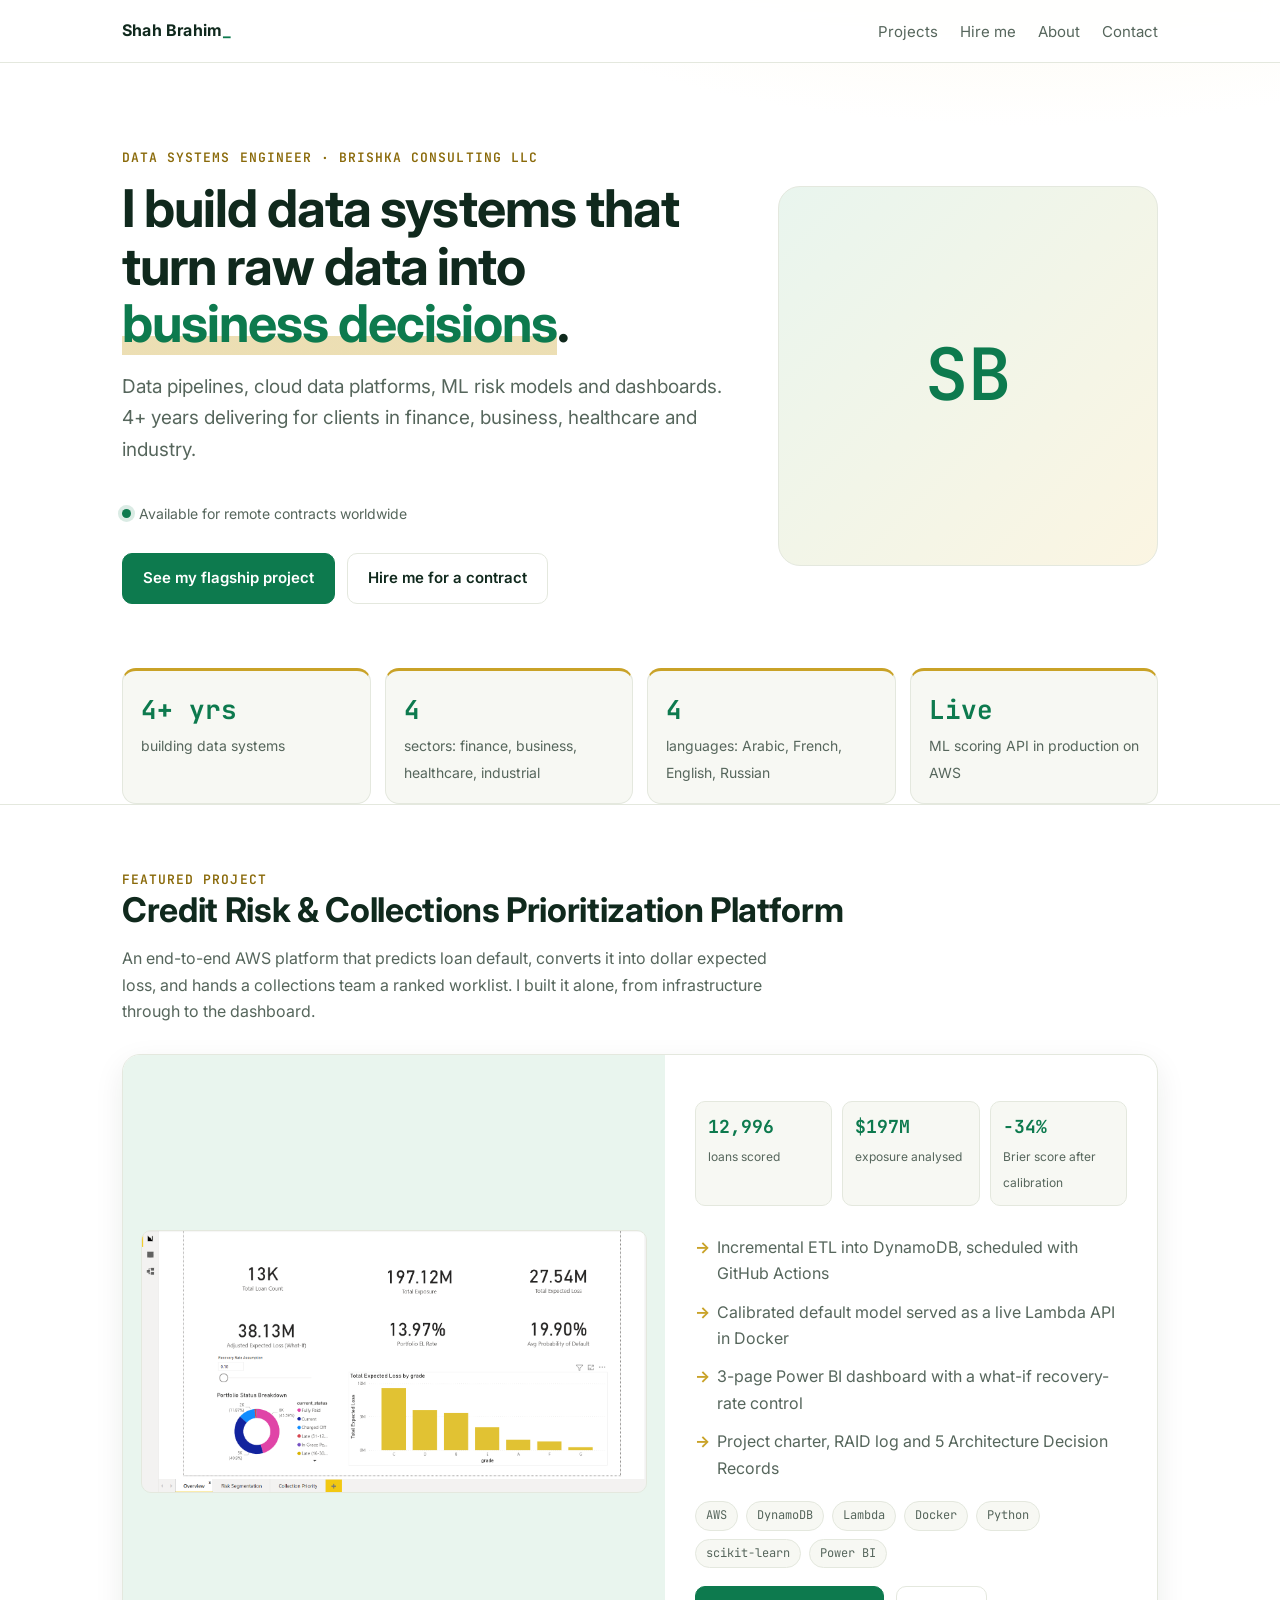
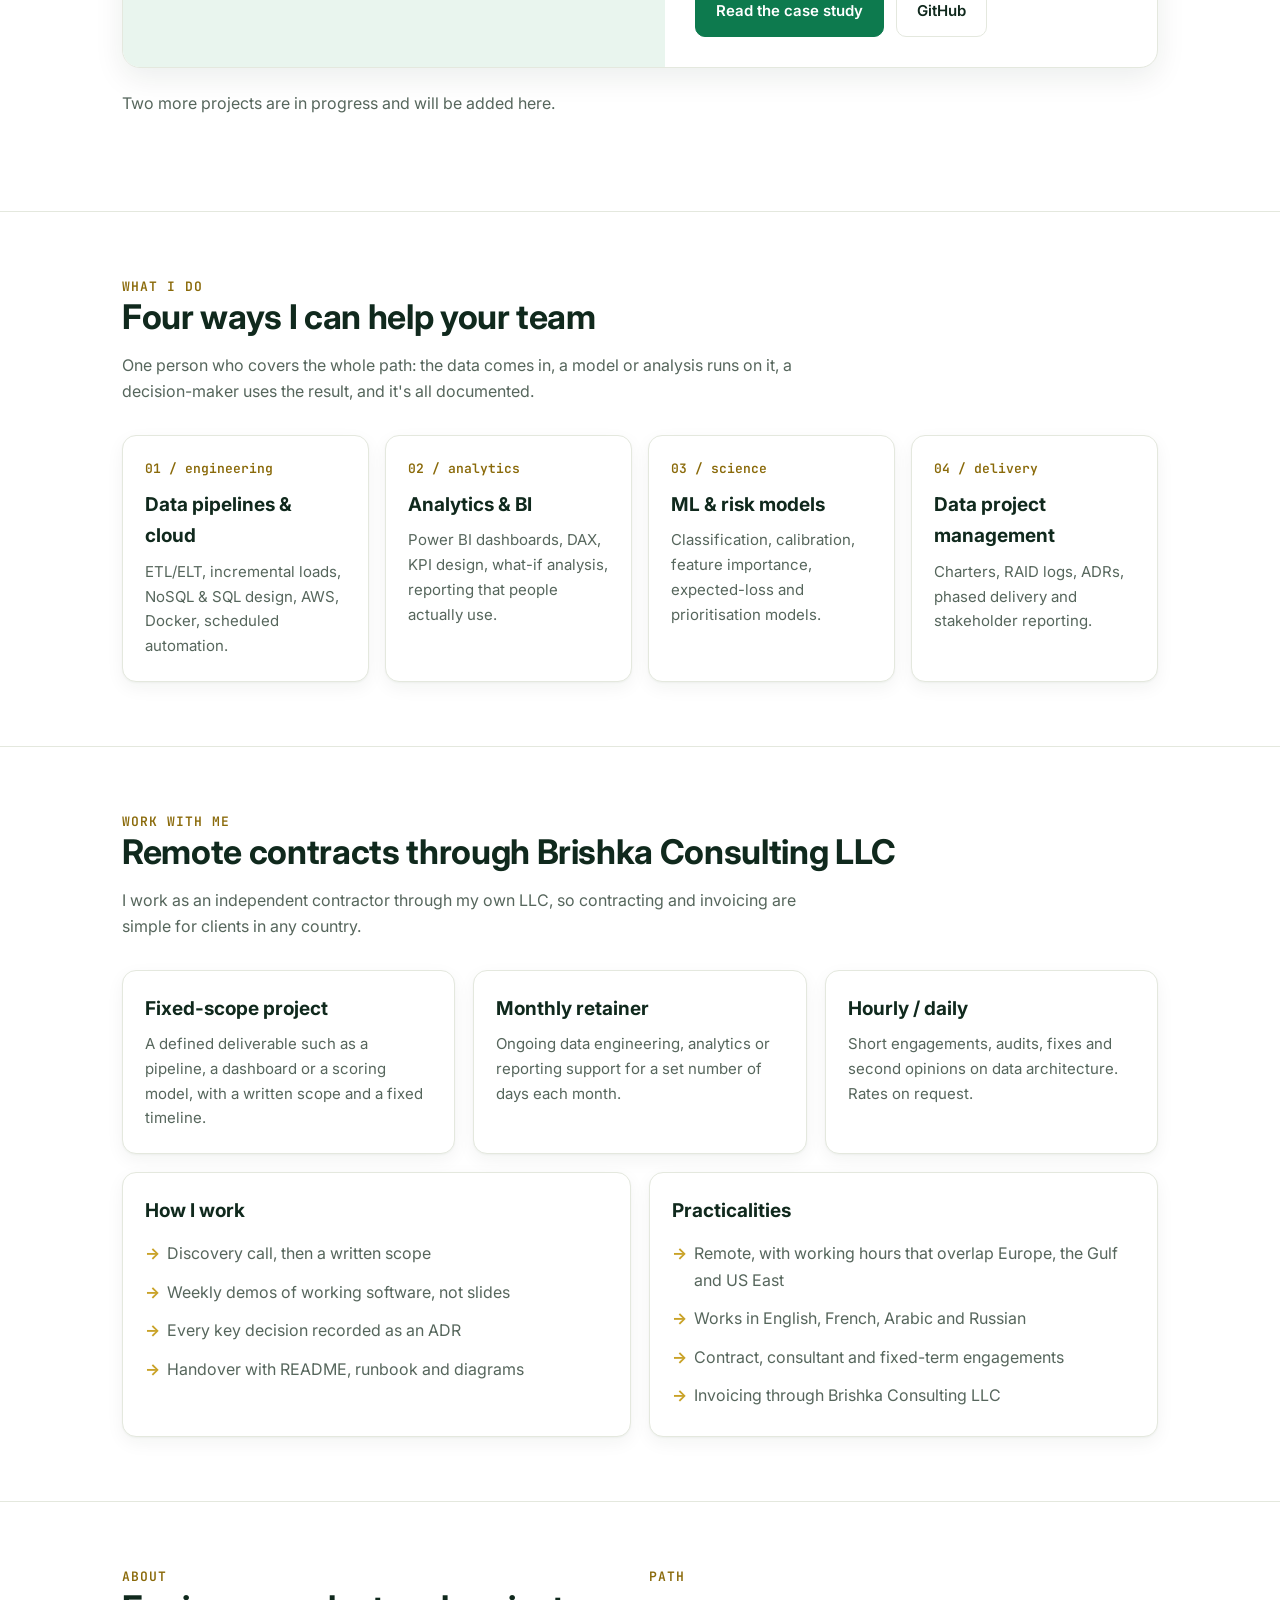
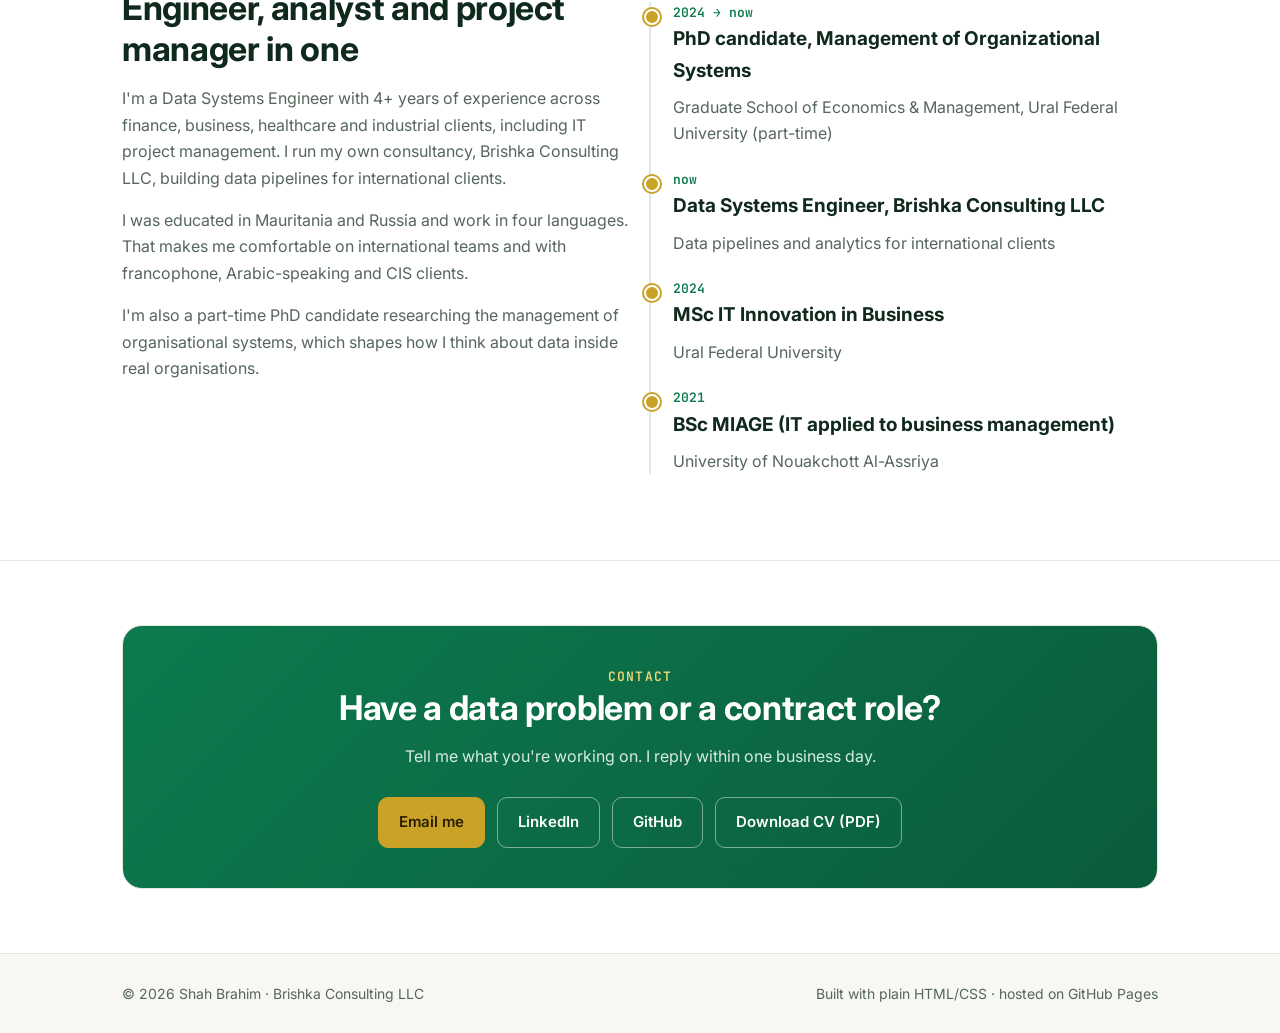
==== index.html @ ac3881cf "Add files via upload" ====
<!DOCTYPE html>
<html lang="en">
<head>
<meta charset="utf-8">
<meta name="viewport" content="width=device-width,initial-scale=1">
<title>Shah Brahim — Data Systems Engineer | Remote Contracts</title>
<link rel="canonical" href="https://shahbrahim.tech/">
<meta name="description" content="Shah Brahim builds data pipelines, ML risk-scoring systems and BI dashboards on AWS. 4+ years across finance, healthcare and industry. Available for remote contracts.">
<meta property="og:title" content="Shah Brahim — Data Systems Engineer">
<meta property="og:description" content="Data pipelines, ML scoring systems and dashboards that turn raw data into business decisions. Available for remote contracts.">
<meta property="og:image" content="https://shahbrahim.tech/assets/img/overview.png">
<meta property="og:type" content="website">
<link rel="preconnect" href="https://fonts.googleapis.com"><link rel="preconnect" href="https://fonts.gstatic.com" crossorigin>
<link href="https://fonts.googleapis.com/css2?family=Inter:wght@400;600;700&family=JetBrains+Mono:wght@400;600&display=swap" rel="stylesheet">
<link rel="stylesheet" href="assets/style.css">
<script type="application/ld+json">{"@context":"https://schema.org","@type":"Person","name":"Shah Brahim","jobTitle":"Data Systems Engineer","worksFor":{"@type":"Organization","name":"Brishka Consulting LLC"},"knowsLanguage":["ar","fr","en","ru"],"sameAs":["https://github.com/bremschah2","LINKEDIN_URL"]}</script>
</head>
<body>

<header class="nav"><div class="wrap">
  <a class="brand" href="#top">Shah Brahim<span>_</span></a>
  <nav><ul>
    <li><a href="#work">Projects</a></li>
    <li><a href="#services">Hire me</a></li>
    <li class="hide-sm"><a href="#about">About</a></li>
    <li><a href="#contact">Contact</a></li>
  </ul></nav>
</div></header>

<main id="top">
<div class="wrap">
  <div class="hero hero-grid">
    <div>
      <div class="eyebrow">Data Systems Engineer · Brishka Consulting LLC</div>
      <h1>I build data systems that turn raw data into <em>business decisions</em>.</h1>
      <p class="lead">Data pipelines, cloud data platforms, ML risk models and dashboards. 4+ years delivering for clients in finance, business, healthcare and industry.</p>
      <div class="avail"><span class="dot"></span>Available for remote contracts worldwide</div>
      <div class="btns">
        <a class="btn primary" href="projects/credit-risk.html">See my flagship project</a>
        <a class="btn" href="#contact">Hire me for a contract</a>
      </div>
    </div>
    <div class="photo"><img src="assets/img/headshot.jpg" alt="Shah Brahim" onerror="this.parentNode.innerHTML='&lt;span class=&quot;initials&quot;&gt;SB&lt;/span&gt;'"></div>
  </div>

  <div class="stats">
    <div class="stat"><b>4+ yrs</b><span>building data systems</span></div>
    <div class="stat"><b>4</b><span>sectors: finance, business, healthcare, industrial</span></div>
    <div class="stat"><b>4</b><span>languages: Arabic, French, English, Russian</span></div>
    <div class="stat"><b>Live</b><span>ML scoring API in production on AWS</span></div>
  </div>
</div>

<section id="work"><div class="wrap">
  <div class="eyebrow">Featured project</div>
  <h2>Credit Risk &amp; Collections Prioritization Platform</h2>
  <p class="sub">An end-to-end AWS platform that predicts loan default, converts it into dollar expected loss, and hands a collections team a ranked worklist. I built it alone, from infrastructure through to the dashboard.</p>

  <div class="project">
    <div class="shot"><img src="assets/img/overview.png" alt="Power BI portfolio overview dashboard"></div>
    <div class="body">
      <div class="kpis">
        <div><b>12,996</b><span>loans scored</span></div>
        <div><b>$197M</b><span>exposure analysed</span></div>
        <div><b>−34%</b><span>Brier score after calibration</span></div>
      </div>
      <ul class="clean">
        <li>Incremental ETL into DynamoDB, scheduled with GitHub Actions</li>
        <li>Calibrated default model served as a live Lambda API in Docker</li>
        <li>3-page Power BI dashboard with a what-if recovery-rate control</li>
        <li>Project charter, RAID log and 5 Architecture Decision Records</li>
      </ul>
      <div class="tags">
        <span class="tag">AWS</span><span class="tag">DynamoDB</span><span class="tag">Lambda</span><span class="tag">Docker</span><span class="tag">Python</span><span class="tag">scikit-learn</span><span class="tag">Power BI</span>
      </div>
      <div class="btns" style="margin-top:6px">
        <a class="btn primary" href="projects/credit-risk.html">Read the case study</a>
        <a class="btn" href="https://github.com/bremschah2/credit-risk-platform" target="_blank" rel="noopener">GitHub</a>
      </div>
    </div>
  </div>
  <p class="sub" style="margin-top:22px">Two more projects are in progress and will be added here.</p>
</div></section>

<section id="skills"><div class="wrap">
  <div class="eyebrow">What I do</div>
  <h2>Four ways I can help your team</h2>
  <p class="sub">One person who covers the whole path: the data comes in, a model or analysis runs on it, a decision-maker uses the result, and it's all documented.</p>
  <div class="grid4">
    <div class="card"><span class="icon">01 / engineering</span><h3>Data pipelines &amp; cloud</h3><p>ETL/ELT, incremental loads, NoSQL &amp; SQL design, AWS, Docker, scheduled automation.</p></div>
    <div class="card"><span class="icon">02 / analytics</span><h3>Analytics &amp; BI</h3><p>Power BI dashboards, DAX, KPI design, what-if analysis, reporting that people actually use.</p></div>
    <div class="card"><span class="icon">03 / science</span><h3>ML &amp; risk models</h3><p>Classification, calibration, feature importance, expected-loss and prioritisation models.</p></div>
    <div class="card"><span class="icon">04 / delivery</span><h3>Data project management</h3><p>Charters, RAID logs, ADRs, phased delivery and stakeholder reporting.</p></div>
  </div>
</div></section>

<section id="services"><div class="wrap">
  <div class="eyebrow">Work with me</div>
  <h2>Remote contracts through Brishka Consulting LLC</h2>
  <p class="sub">I work as an independent contractor through my own LLC, so contracting and invoicing are simple for clients in any country.</p>
  <div class="grid3">
    <div class="card"><h3>Fixed-scope project</h3><p>A defined deliverable such as a pipeline, a dashboard or a scoring model, with a written scope and a fixed timeline.</p></div>
    <div class="card"><h3>Monthly retainer</h3><p>Ongoing data engineering, analytics or reporting support for a set number of days each month.</p></div>
    <div class="card"><h3>Hourly / daily</h3><p>Short engagements, audits, fixes and second opinions on data architecture. Rates on request.</p></div>
  </div>
  <div class="grid2" style="margin-top:18px">
    <div class="card"><h3>How I work</h3>
      <ul class="clean">
        <li>Discovery call, then a written scope</li>
        <li>Weekly demos of working software, not slides</li>
        <li>Every key decision recorded as an ADR</li>
        <li>Handover with README, runbook and diagrams</li>
      </ul></div>
    <div class="card"><h3>Practicalities</h3>
      <ul class="clean">
        <li>Remote, with working hours that overlap Europe, the Gulf and US East</li>
        <li>Works in English, French, Arabic and Russian</li>
        <li>Contract, consultant and fixed-term engagements</li>
        <li>Invoicing through Brishka Consulting LLC</li>
      </ul></div>
  </div>
</div></section>

<section id="about"><div class="wrap">
  <div class="grid2">
    <div>
      <div class="eyebrow">About</div>
      <h2>Engineer, analyst and project manager in one</h2>
      <p style="color:var(--muted)">I'm a Data Systems Engineer with 4+ years of experience across finance, business, healthcare and industrial clients, including IT project management. I run my own consultancy, Brishka Consulting LLC, building data pipelines for international clients.</p>
      <p style="color:var(--muted)">I was educated in Mauritania and Russia and work in four languages. That makes me comfortable on international teams and with francophone, Arabic-speaking and CIS clients.</p>
      <p style="color:var(--muted)">I'm also a part-time PhD candidate researching the management of organisational systems, which shapes how I think about data inside real organisations.</p>
    </div>
    <div>
      <div class="eyebrow">Path</div>
      <div class="timeline" style="margin-top:14px">
        <div class="item"><div class="when">2024 → now</div><h3>PhD candidate, Management of Organizational Systems</h3><p>Graduate School of Economics &amp; Management, Ural Federal University (part-time)</p></div>
        <div class="item"><div class="when">now</div><h3>Data Systems Engineer, Brishka Consulting LLC</h3><p>Data pipelines and analytics for international clients</p></div>
        <div class="item"><div class="when">2024</div><h3>MSc IT Innovation in Business</h3><p>Ural Federal University</p></div>
        <div class="item"><div class="when">2021</div><h3>BSc MIAGE (IT applied to business management)</h3><p>University of Nouakchott Al-Assriya</p></div>
      </div>
    </div>
  </div>
</div></section>

<section id="contact"><div class="wrap">
  <div class="contact">
    <div class="eyebrow">Contact</div>
    <h2>Have a data problem or a contract role?</h2>
    <p class="sub" style="margin:0 auto 6px">Tell me what you're working on. I reply within one business day.</p>
    <div class="btns">
      <a class="btn gold" href="mailto:YOUR_EMAIL">Email me</a>
      <a class="btn" href="LINKEDIN_URL" target="_blank" rel="noopener">LinkedIn</a>
      <a class="btn" href="https://github.com/bremschah2" target="_blank" rel="noopener">GitHub</a>
      <a class="btn" href="assets/cv/Shah-Brahim-CV.pdf" target="_blank">Download CV (PDF)</a>
    </div>
  </div>
</div></section>
</main>

<footer><div class="wrap">
  <span>© 2026 Shah Brahim · Brishka Consulting LLC</span>
  <span>Built with plain HTML/CSS · hosted on GitHub Pages</span>
</div></footer>
</body>
</html>
---- assets/style.css ----
:root{
  --bg:#ffffff; --bg2:#f7f8f3; --card:#ffffff; --line:#e4e8de;
  --text:#10291d; --muted:#56665c; --accent:#0d7a4e; --accent2:#c9a227; --gold-ink:#8a6a0a; --green-soft:#e9f5ee; --gold-soft:#fbf5e2;
  --radius:14px; --max:1080px;
  --sans:"Inter",system-ui,-apple-system,Segoe UI,Roboto,Arial,sans-serif;
  --mono:"JetBrains Mono",ui-monospace,Consolas,monospace;
}
*{box-sizing:border-box}
html{scroll-behavior:smooth}
body{margin:0;background:var(--bg);color:var(--text);font:16px/1.65 var(--sans);-webkit-font-smoothing:antialiased}
a{color:var(--accent);text-decoration:none}
a:hover{text-decoration:underline}
img{max-width:100%;display:block}
.wrap{max-width:var(--max);margin:0 auto;padding:0 22px}

/* nav */
header.nav{position:sticky;top:0;z-index:10;background:rgba(255,255,255,.88);backdrop-filter:blur(10px);border-bottom:1px solid var(--line)}
header.nav .wrap{display:flex;align-items:center;justify-content:space-between;height:62px}
.brand{font-weight:700;color:var(--text);letter-spacing:.2px}
.brand span{color:var(--accent);font-family:var(--mono)}
nav ul{list-style:none;display:flex;gap:22px;margin:0;padding:0}
nav a{color:var(--muted);font-size:15px}
nav a:hover{color:var(--text);text-decoration:none}

/* hero */
.hero{padding:84px 0 56px}
.hero-grid{display:grid;grid-template-columns:1.6fr 1fr;gap:48px;align-items:center}
.eyebrow{font-family:var(--mono);font-size:13px;color:var(--gold-ink);font-weight:600;letter-spacing:.08em;text-transform:uppercase}
h1{font-size:clamp(34px,5vw,52px);line-height:1.1;margin:12px 0 18px;letter-spacing:-.02em}
h2{font-size:clamp(26px,3.2vw,34px);line-height:1.2;margin:0 0 14px;letter-spacing:-.01em}
h3{font-size:19px;margin:0 0 8px}
.lead{font-size:19px;color:var(--muted);max-width:620px}
.avail{display:inline-flex;align-items:center;gap:8px;margin-top:18px;font-size:14px;color:var(--muted)}
.dot{width:9px;height:9px;border-radius:50%;background:var(--accent);box-shadow:0 0 0 4px rgba(13,122,78,.15)}
.btns{display:flex;gap:12px;flex-wrap:wrap;margin-top:28px}
.btn{display:inline-block;padding:12px 20px;border-radius:10px;font-weight:600;font-size:15px;border:1px solid var(--line);color:var(--text)}
.btn:hover{text-decoration:none;border-color:var(--accent2)}
.btn.primary{background:var(--accent);color:#fff;border-color:var(--accent)}
.btn.gold{background:var(--accent2);color:#2a1f00;border-color:var(--accent2)}
.btn.primary:hover{filter:brightness(1.08)}
.photo{aspect-ratio:1;border-radius:22px;border:1px solid var(--line);background:linear-gradient(135deg,var(--green-soft),var(--gold-soft));display:flex;align-items:center;justify-content:center;overflow:hidden}
.photo img{width:100%;height:100%;object-fit:cover}
.photo .initials{font-family:var(--mono);font-size:72px;color:var(--accent);font-weight:600}

/* stats */
.stats{display:grid;grid-template-columns:repeat(4,1fr);gap:14px;margin-top:8px}
.stat{background:var(--bg2);border-top:3px solid var(--accent2)!important;border:1px solid var(--line);border-radius:var(--radius);padding:18px}
.stat b{display:block;font-family:var(--mono);font-size:26px;color:var(--text)}
.stat span{font-size:14px;color:var(--muted)}

section{padding:64px 0;border-top:1px solid var(--line)}
.sub{color:var(--muted);max-width:680px;margin:0 0 30px}

/* cards */
.grid2{display:grid;grid-template-columns:repeat(2,1fr);gap:18px}
.grid3{display:grid;grid-template-columns:repeat(3,1fr);gap:18px}
.grid4{display:grid;grid-template-columns:repeat(4,1fr);gap:16px}
.card{background:var(--card);border:1px solid var(--line);border-radius:var(--radius);padding:22px;box-shadow:0 1px 2px rgba(16,41,29,.04),0 6px 18px rgba(16,41,29,.05)}
.card p{color:var(--muted);margin:0;font-size:15px}
.icon{font-family:var(--mono);color:var(--gold-ink);font-weight:600;font-size:13px;margin-bottom:10px;display:block}

.project{display:grid;grid-template-columns:1.1fr 1fr;gap:0;background:var(--card);box-shadow:0 10px 30px rgba(16,41,29,.08);border:1px solid var(--line);border-radius:18px;overflow:hidden}
.project .shot{background:var(--green-soft);padding:18px;display:flex;align-items:center}
.project .shot img{border-radius:10px;border:1px solid var(--line)}
.project .body{padding:30px}
.tags{display:flex;flex-wrap:wrap;gap:8px;margin:14px 0 18px}
.tag{font-family:var(--mono);font-size:12px;color:var(--muted);border:1px solid var(--line);border-radius:999px;padding:4px 10px}
.kpis{display:grid;grid-template-columns:repeat(3,1fr);gap:10px;margin:16px 0 22px}
.kpis div{background:var(--bg2);border:1px solid var(--line);border-radius:10px;padding:10px 12px}
.kpis b{font-family:var(--mono);font-size:18px;display:block}
.kpis span{font-size:12px;color:var(--muted)}

ul.clean{list-style:none;padding:0;margin:0}
ul.clean li{padding:6px 0 6px 22px;position:relative;color:var(--muted)}
ul.clean li::before{content:"→";position:absolute;left:0;color:var(--accent2);font-weight:700}

.timeline{border-left:2px solid var(--line);padding-left:22px;margin:0}
.timeline .item{position:relative;margin-bottom:22px}
.timeline .item::before{content:"";position:absolute;left:-29px;top:7px;width:12px;height:12px;border-radius:50%;background:var(--accent2);border:2px solid #fff;box-shadow:0 0 0 2px var(--accent2)}
.timeline .when{font-family:var(--mono);font-size:13px;color:var(--accent);font-weight:600}
.timeline p{margin:2px 0 0;color:var(--muted)}

.contact{background:linear-gradient(135deg,#0d7a4e,#0a5c3b);color:#fff;border:1px solid var(--line);border-radius:20px;padding:40px;text-align:center}
.contact .btns{justify-content:center}

footer{border-top:1px solid var(--line);padding:28px 0;color:var(--muted);font-size:14px}
footer .wrap{display:flex;justify-content:space-between;gap:16px;flex-wrap:wrap}

/* case study */
.cs-hero{padding:64px 0 40px}
.back{font-size:14px;color:var(--muted)}
.tldr{display:grid;grid-template-columns:repeat(4,1fr);gap:14px;margin:30px 0}
.prose{max-width:760px}
.prose p{color:#2c3e33}
.prose h2{margin-top:8px}
figure{margin:24px 0}
figure img{border-radius:12px;border:1px solid var(--line)}
figcaption{font-size:14px;color:var(--muted);margin-top:8px}
.mermaid{background:var(--bg2);border-radius:14px;padding:20px;overflow-x:auto}
table{width:100%;border-collapse:collapse;font-size:15px}
th,td{text-align:left;padding:11px 12px;border-bottom:1px solid var(--line)}
th{color:var(--muted);font-weight:600;font-size:13px;text-transform:uppercase;letter-spacing:.05em}
td.num{font-family:var(--mono)}
pre{background:#10291d;border:1px solid #10291d;border-radius:12px;padding:16px;overflow-x:auto;font:13px/1.55 var(--mono);color:#e8f3ec}
.callout{border-left:4px solid var(--accent2);background:var(--gold-soft);padding:14px 18px;border-radius:0 10px 10px 0;color:#3d3210}
.phase{display:grid;grid-template-columns:90px 1fr;gap:16px;padding:14px 0;border-bottom:1px solid var(--line)}
.phase .n{font-family:var(--mono);color:var(--gold-ink);font-size:14px;font-weight:600}
.phase p{margin:0;color:var(--muted)}
details{background:var(--card);border:1px solid var(--line);border-radius:12px;padding:14px 18px;margin-bottom:10px}
summary{cursor:pointer;font-weight:600}
details p{color:var(--muted);margin:10px 0 0}

@media (max-width:860px){
  nav ul{gap:14px}
  nav a{font-size:14px;white-space:nowrap}
  .brand{white-space:nowrap}
  nav li.hide-sm{display:none}
  .hero{padding:48px 0 36px}
  .hero-grid,.project,.grid2,.grid3{grid-template-columns:1fr}
  .photo{max-width:130px;order:-1}
  .photo .initials{font-size:44px}
  .stats,.grid4,.tldr{grid-template-columns:repeat(2,1fr)}
  .contact{padding:28px 20px}
  .phase{grid-template-columns:1fr;gap:4px}
}

/* light theme extras */
body{background:radial-gradient(1100px 520px at 80% -5%,var(--gold-soft),transparent 65%) no-repeat,var(--bg)}
h1 em{font-style:normal;color:var(--accent);background:linear-gradient(transparent 70%,rgba(201,162,39,.35) 70%)}
.contact h2{color:#fff}
.contact .eyebrow{color:#f1d77a}
.contact .sub{color:#d6ece0}
.contact .btn{color:#fff;border-color:rgba(255,255,255,.45)}
.contact .btn.gold{color:#2a1f00;border-color:var(--accent2)}
.contact .btn:hover{border-color:var(--accent2)}
.kpis b,.stat b{color:var(--accent)}
.tag{background:var(--bg2)}
footer{background:var(--bg2)}
table tr:hover td{background:var(--bg2)}
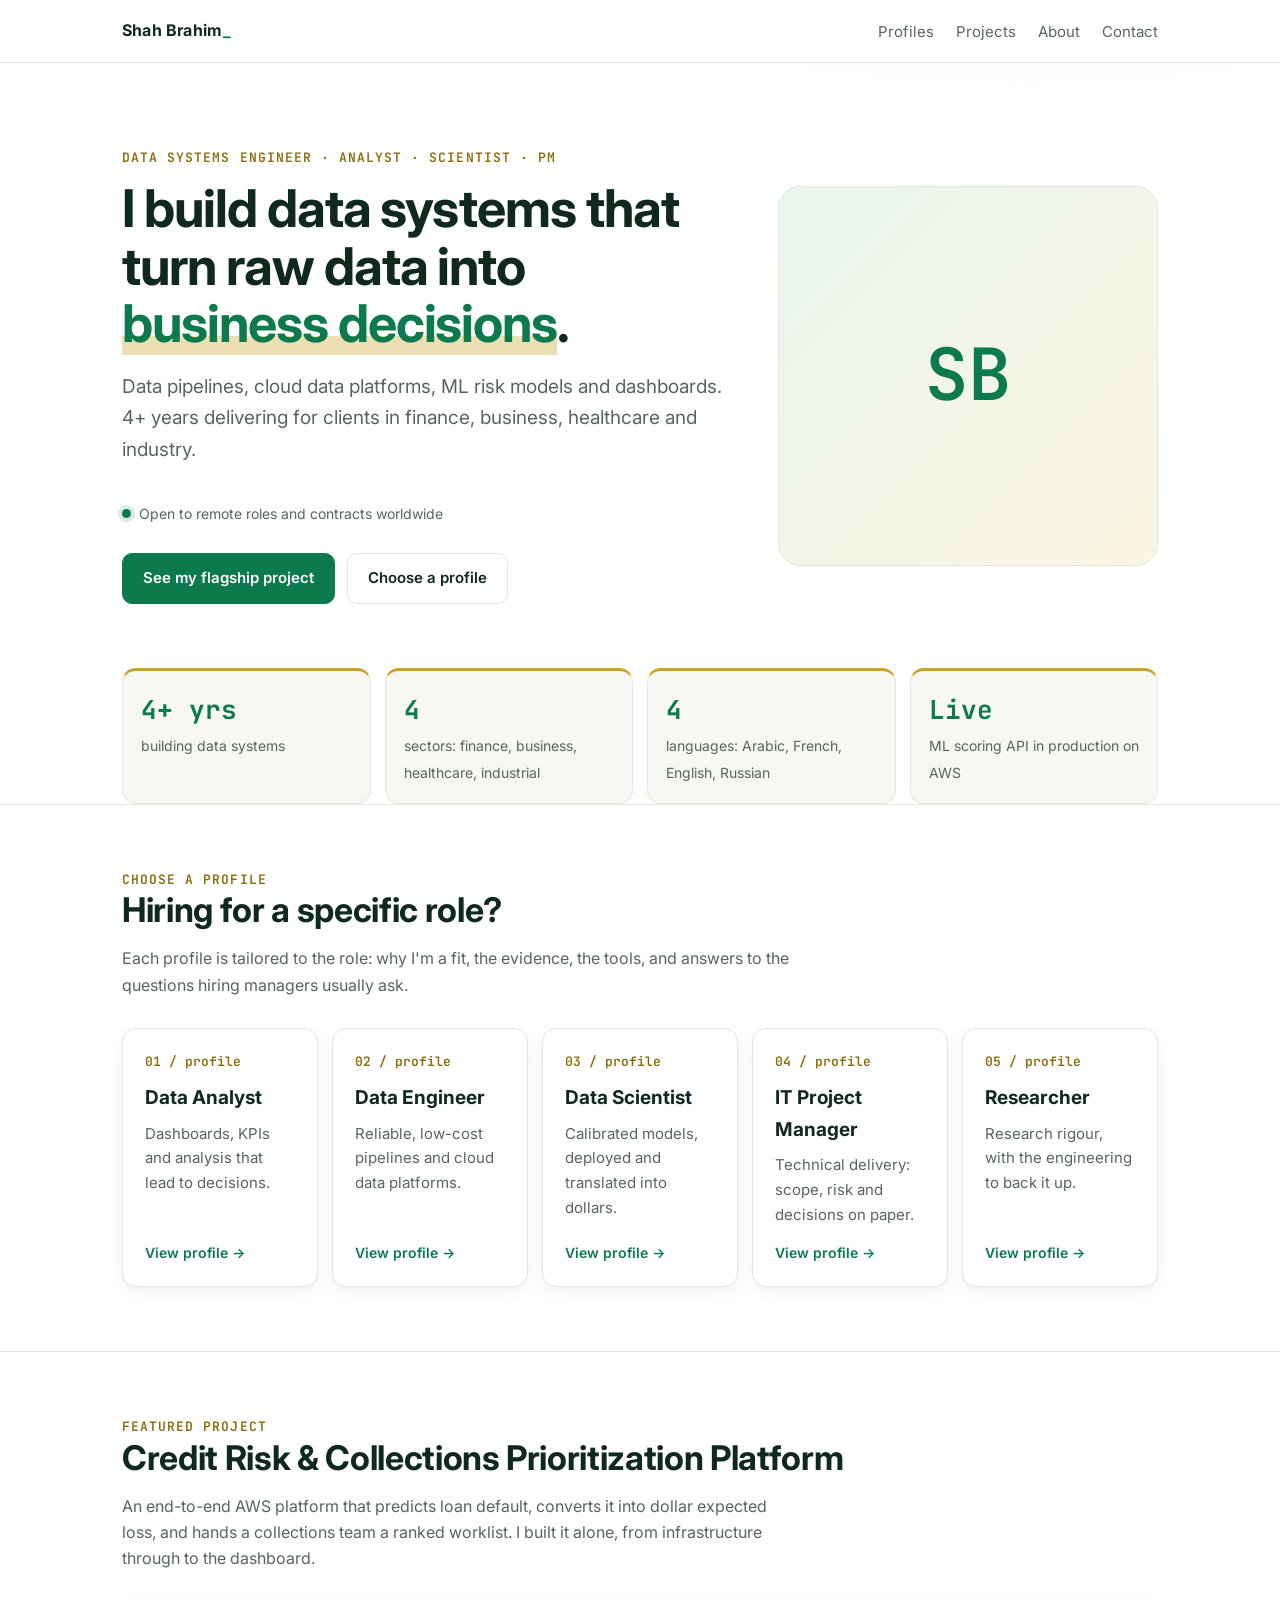
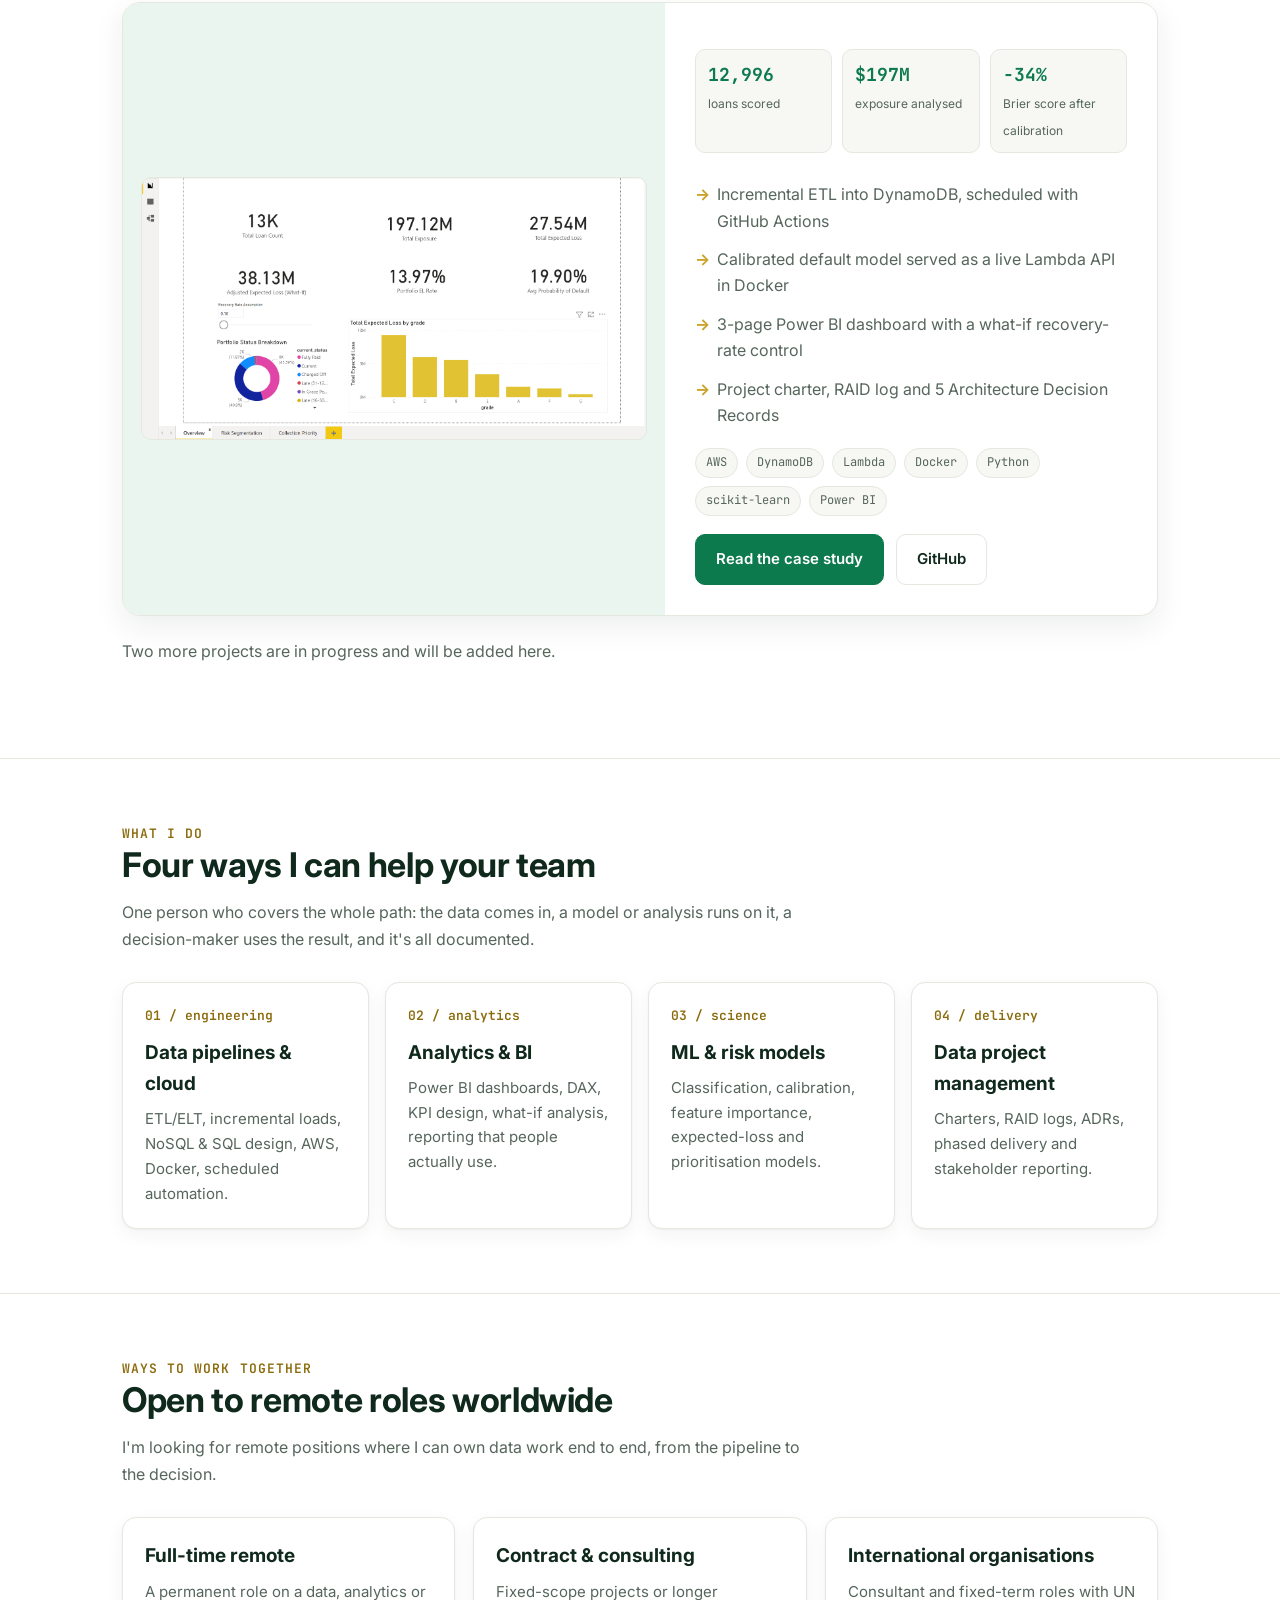
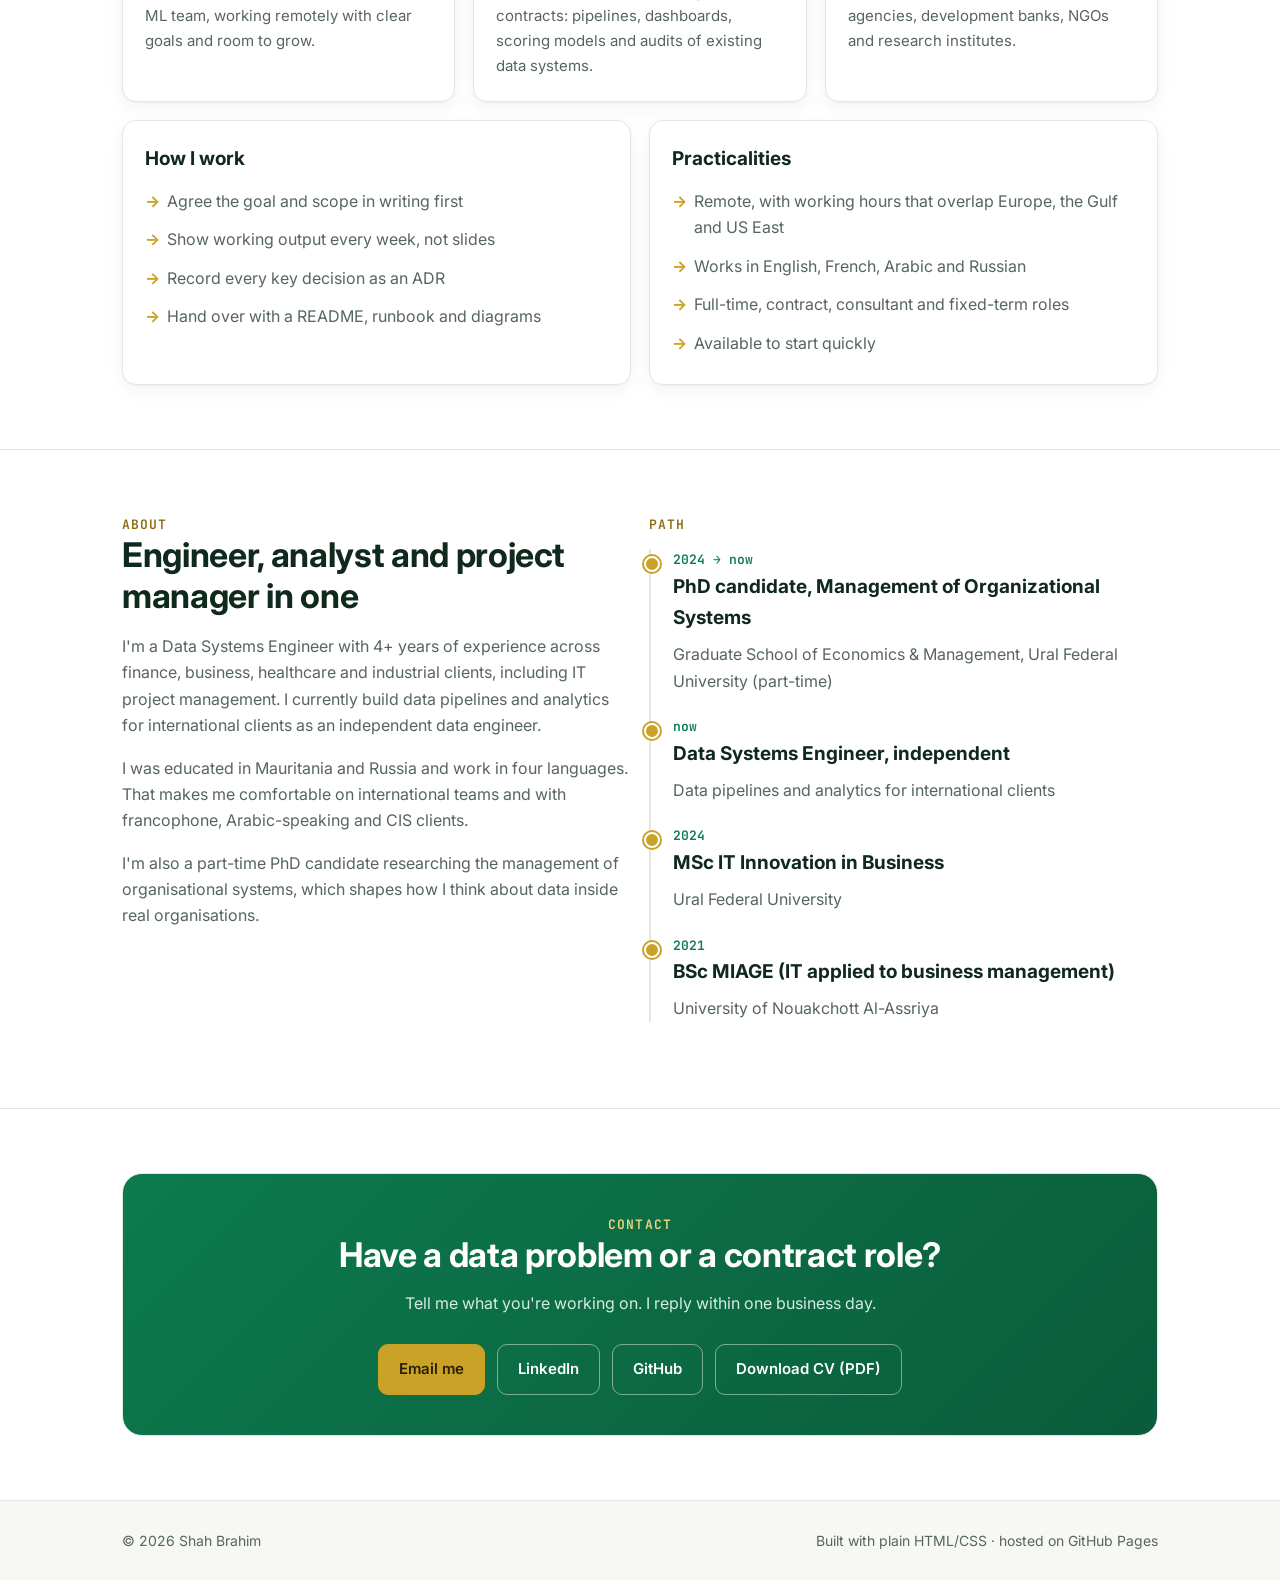
==== commit 32bbb5b6: "Add files via upload" ====
--- a/index.html
+++ b/index.html
@@ -13,15 +13,15 @@
 <link rel="preconnect" href="https://fonts.googleapis.com"><link rel="preconnect" href="https://fonts.gstatic.com" crossorigin>
 <link href="https://fonts.googleapis.com/css2?family=Inter:wght@400;600;700&family=JetBrains+Mono:wght@400;600&display=swap" rel="stylesheet">
 <link rel="stylesheet" href="assets/style.css">
-<script type="application/ld+json">{"@context":"https://schema.org","@type":"Person","name":"Shah Brahim","jobTitle":"Data Systems Engineer","worksFor":{"@type":"Organization","name":"Brishka Consulting LLC"},"knowsLanguage":["ar","fr","en","ru"],"sameAs":["https://github.com/bremschah2","LINKEDIN_URL"]}</script>
+<script type="application/ld+json">{"@context":"https://schema.org","@type":"Person","name":"Shah Brahim","jobTitle":"Data Systems Engineer","knowsLanguage":["ar","fr","en","ru"],"sameAs":["https://github.com/bremschah2","LINKEDIN_URL"]}</script>
 </head>
 <body>
 
 <header class="nav"><div class="wrap">
   <a class="brand" href="#top">Shah Brahim<span>_</span></a>
   <nav><ul>
+    <li><a href="#profiles">Profiles</a></li>
     <li><a href="#work">Projects</a></li>
-    <li><a href="#services">Hire me</a></li>
     <li class="hide-sm"><a href="#about">About</a></li>
     <li><a href="#contact">Contact</a></li>
   </ul></nav>
@@ -31,13 +31,13 @@
 <div class="wrap">
   <div class="hero hero-grid">
     <div>
-      <div class="eyebrow">Data Systems Engineer · Brishka Consulting LLC</div>
+      <div class="eyebrow">Data Systems Engineer · Analyst · Scientist · PM</div>
       <h1>I build data systems that turn raw data into <em>business decisions</em>.</h1>
       <p class="lead">Data pipelines, cloud data platforms, ML risk models and dashboards. 4+ years delivering for clients in finance, business, healthcare and industry.</p>
-      <div class="avail"><span class="dot"></span>Available for remote contracts worldwide</div>
+      <div class="avail"><span class="dot"></span>Open to remote roles and contracts worldwide</div>
       <div class="btns">
         <a class="btn primary" href="projects/credit-risk.html">See my flagship project</a>
-        <a class="btn" href="#contact">Hire me for a contract</a>
+        <a class="btn" href="#profiles">Choose a profile</a>
       </div>
     </div>
     <div class="photo"><img src="assets/img/headshot.jpg" alt="Shah Brahim" onerror="this.parentNode.innerHTML='&lt;span class=&quot;initials&quot;&gt;SB&lt;/span&gt;'"></div>
@@ -50,6 +50,14 @@
     <div class="stat"><b>Live</b><span>ML scoring API in production on AWS</span></div>
   </div>
 </div>
+
+
+<section id="profiles"><div class="wrap">
+  <div class="eyebrow">Choose a profile</div>
+  <h2>Hiring for a specific role?</h2>
+  <p class="sub">Each profile is tailored to the role: why I'm a fit, the evidence, the tools, and answers to the questions hiring managers usually ask.</p>
+  <div class="profiles"><a class="card profile-card" href="data-analyst/"><span class="icon">01 / profile</span><h3>Data Analyst</h3><p>Dashboards, KPIs and analysis that lead to decisions.</p><span class="go">View profile →</span></a><a class="card profile-card" href="data-engineer/"><span class="icon">02 / profile</span><h3>Data Engineer</h3><p>Reliable, low-cost pipelines and cloud data platforms.</p><span class="go">View profile →</span></a><a class="card profile-card" href="data-scientist/"><span class="icon">03 / profile</span><h3>Data Scientist</h3><p>Calibrated models, deployed and translated into dollars.</p><span class="go">View profile →</span></a><a class="card profile-card" href="it-project-manager/"><span class="icon">04 / profile</span><h3>IT Project Manager</h3><p>Technical delivery: scope, risk and decisions on paper.</p><span class="go">View profile →</span></a><a class="card profile-card" href="researcher/"><span class="icon">05 / profile</span><h3>Researcher</h3><p>Research rigour, with the engineering to back it up.</p><span class="go">View profile →</span></a></div>
+</div></section>
 
 <section id="work"><div class="wrap">
   <div class="eyebrow">Featured project</div>
@@ -95,28 +103,28 @@
 </div></section>
 
 <section id="services"><div class="wrap">
-  <div class="eyebrow">Work with me</div>
-  <h2>Remote contracts through Brishka Consulting LLC</h2>
-  <p class="sub">I work as an independent contractor through my own LLC, so contracting and invoicing are simple for clients in any country.</p>
+  <div class="eyebrow">Ways to work together</div>
+  <h2>Open to remote roles worldwide</h2>
+  <p class="sub">I'm looking for remote positions where I can own data work end to end, from the pipeline to the decision.</p>
   <div class="grid3">
-    <div class="card"><h3>Fixed-scope project</h3><p>A defined deliverable such as a pipeline, a dashboard or a scoring model, with a written scope and a fixed timeline.</p></div>
-    <div class="card"><h3>Monthly retainer</h3><p>Ongoing data engineering, analytics or reporting support for a set number of days each month.</p></div>
-    <div class="card"><h3>Hourly / daily</h3><p>Short engagements, audits, fixes and second opinions on data architecture. Rates on request.</p></div>
+    <div class="card"><h3>Full-time remote</h3><p>A permanent role on a data, analytics or ML team, working remotely with clear goals and room to grow.</p></div>
+    <div class="card"><h3>Contract &amp; consulting</h3><p>Fixed-scope projects or longer contracts: pipelines, dashboards, scoring models and audits of existing data systems.</p></div>
+    <div class="card"><h3>International organisations</h3><p>Consultant and fixed-term roles with UN agencies, development banks, NGOs and research institutes.</p></div>
   </div>
   <div class="grid2" style="margin-top:18px">
     <div class="card"><h3>How I work</h3>
       <ul class="clean">
-        <li>Discovery call, then a written scope</li>
-        <li>Weekly demos of working software, not slides</li>
-        <li>Every key decision recorded as an ADR</li>
-        <li>Handover with README, runbook and diagrams</li>
+        <li>Agree the goal and scope in writing first</li>
+        <li>Show working output every week, not slides</li>
+        <li>Record every key decision as an ADR</li>
+        <li>Hand over with a README, runbook and diagrams</li>
       </ul></div>
     <div class="card"><h3>Practicalities</h3>
       <ul class="clean">
         <li>Remote, with working hours that overlap Europe, the Gulf and US East</li>
         <li>Works in English, French, Arabic and Russian</li>
-        <li>Contract, consultant and fixed-term engagements</li>
-        <li>Invoicing through Brishka Consulting LLC</li>
+        <li>Full-time, contract, consultant and fixed-term roles</li>
+        <li>Available to start quickly</li>
       </ul></div>
   </div>
 </div></section>
@@ -126,7 +134,7 @@
     <div>
       <div class="eyebrow">About</div>
       <h2>Engineer, analyst and project manager in one</h2>
-      <p style="color:var(--muted)">I'm a Data Systems Engineer with 4+ years of experience across finance, business, healthcare and industrial clients, including IT project management. I run my own consultancy, Brishka Consulting LLC, building data pipelines for international clients.</p>
+      <p style="color:var(--muted)">I'm a Data Systems Engineer with 4+ years of experience across finance, business, healthcare and industrial clients, including IT project management. I currently build data pipelines and analytics for international clients as an independent data engineer.</p>
       <p style="color:var(--muted)">I was educated in Mauritania and Russia and work in four languages. That makes me comfortable on international teams and with francophone, Arabic-speaking and CIS clients.</p>
       <p style="color:var(--muted)">I'm also a part-time PhD candidate researching the management of organisational systems, which shapes how I think about data inside real organisations.</p>
     </div>
@@ -134,7 +142,7 @@
       <div class="eyebrow">Path</div>
       <div class="timeline" style="margin-top:14px">
         <div class="item"><div class="when">2024 → now</div><h3>PhD candidate, Management of Organizational Systems</h3><p>Graduate School of Economics &amp; Management, Ural Federal University (part-time)</p></div>
-        <div class="item"><div class="when">now</div><h3>Data Systems Engineer, Brishka Consulting LLC</h3><p>Data pipelines and analytics for international clients</p></div>
+        <div class="item"><div class="when">now</div><h3>Data Systems Engineer, independent</h3><p>Data pipelines and analytics for international clients</p></div>
         <div class="item"><div class="when">2024</div><h3>MSc IT Innovation in Business</h3><p>Ural Federal University</p></div>
         <div class="item"><div class="when">2021</div><h3>BSc MIAGE (IT applied to business management)</h3><p>University of Nouakchott Al-Assriya</p></div>
       </div>
@@ -158,7 +166,7 @@
 </main>
 
 <footer><div class="wrap">
-  <span>© 2026 Shah Brahim · Brishka Consulting LLC</span>
+  <span>© 2026 Shah Brahim</span>
   <span>Built with plain HTML/CSS · hosted on GitHub Pages</span>
 </div></footer>
 </body>
--- a/assets/style.css
+++ b/assets/style.css
@@ -137,3 +137,19 @@
 .tag{background:var(--bg2)}
 footer{background:var(--bg2)}
 table tr:hover td{background:var(--bg2)}
+
+/* profiles */
+.profiles{display:grid;grid-template-columns:repeat(5,1fr);gap:14px}
+.profile-card{display:flex;flex-direction:column;color:var(--text);transition:transform .15s,border-color .15s}
+.profile-card:hover{text-decoration:none;transform:translateY(-3px);border-color:var(--accent2)}
+.profile-card p{flex:1}
+.profile-card .go{margin-top:14px;font-weight:600;color:var(--accent);font-size:14px}
+.pills{display:flex;flex-wrap:wrap;gap:8px}
+.pill{font-size:14px;padding:7px 14px;border-radius:999px;border:1px solid var(--line);color:var(--muted);background:#fff}
+.pill:hover{text-decoration:none;border-color:var(--accent2);color:var(--text)}
+.pill.on{background:var(--accent);border-color:var(--accent);color:#fff}
+.why .num{font-family:var(--mono);font-weight:600;color:var(--gold-ink);display:block;margin-bottom:8px}
+details summary{color:var(--text)}
+details[open]{border-color:var(--accent2)}
+@media (max-width:1000px){.profiles{grid-template-columns:repeat(2,1fr)}}
+@media (max-width:560px){.profiles{grid-template-columns:1fr}.stats{grid-template-columns:1fr!important}}
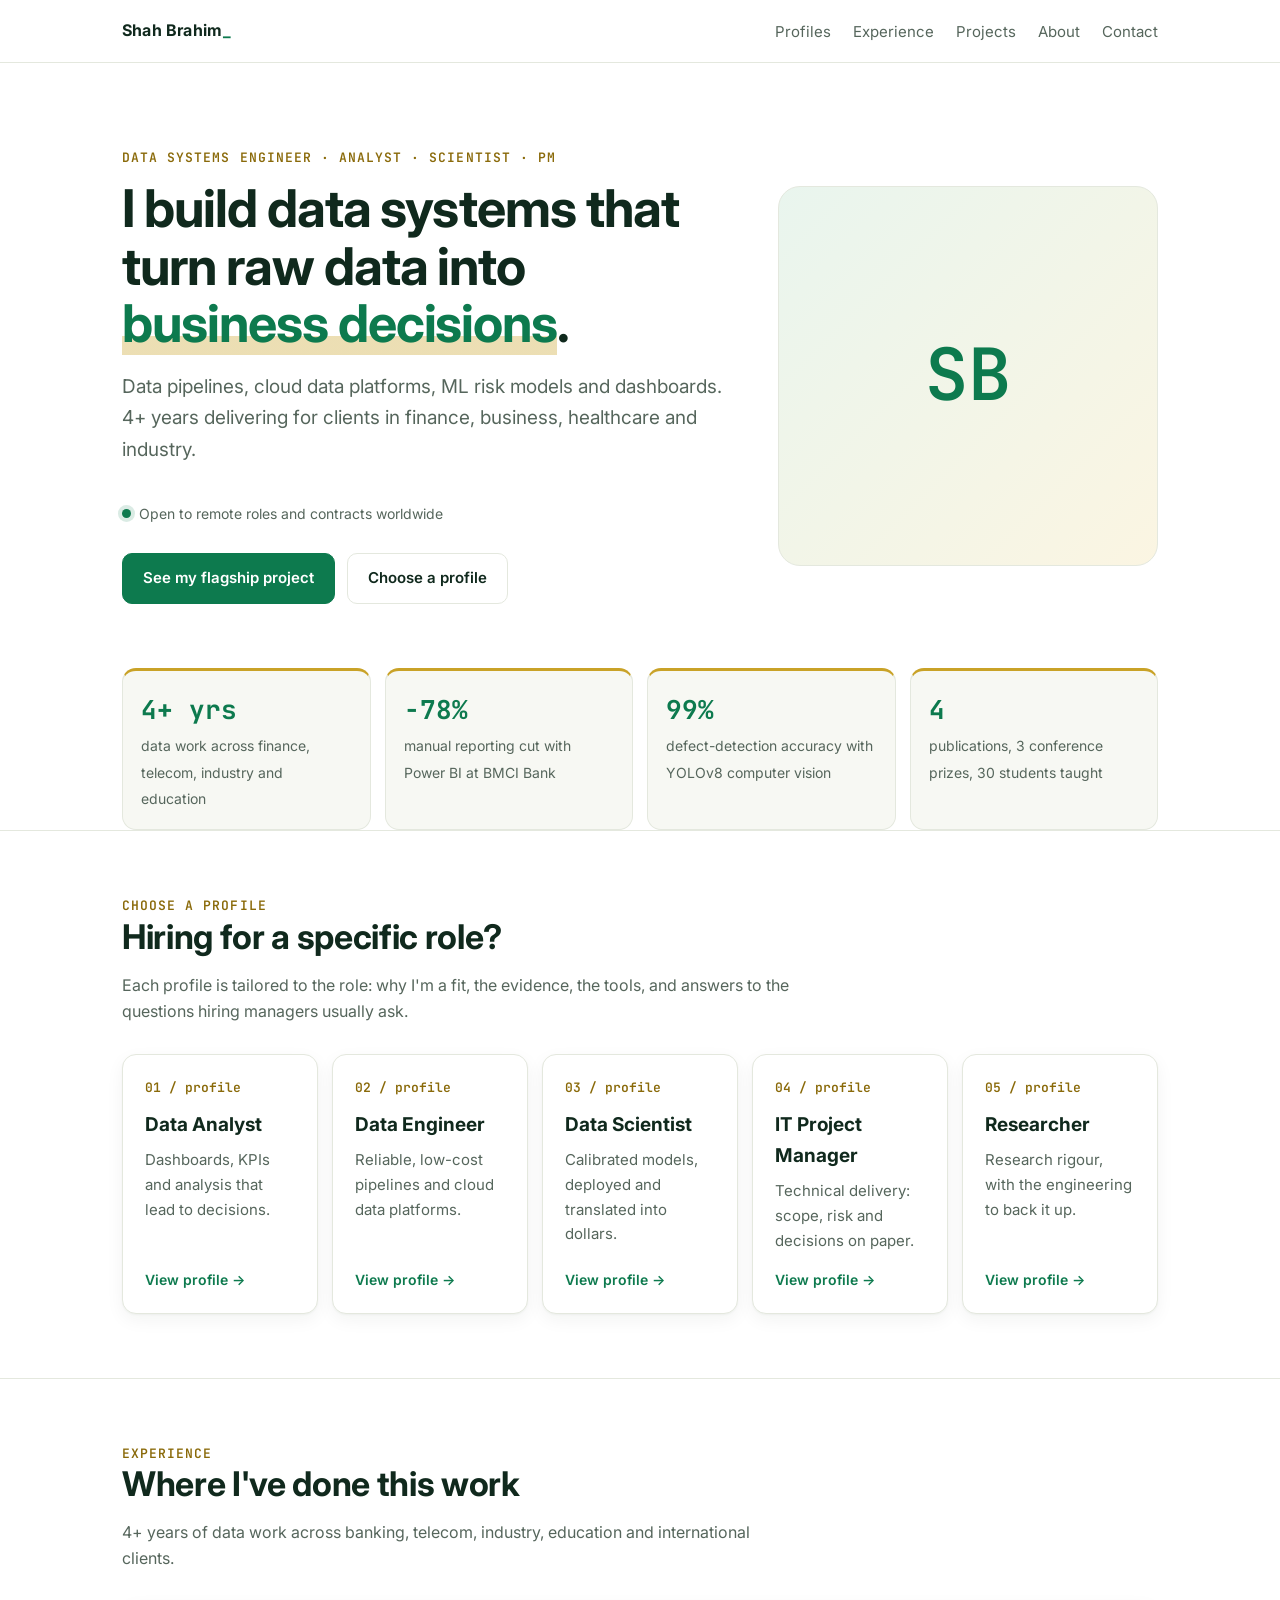
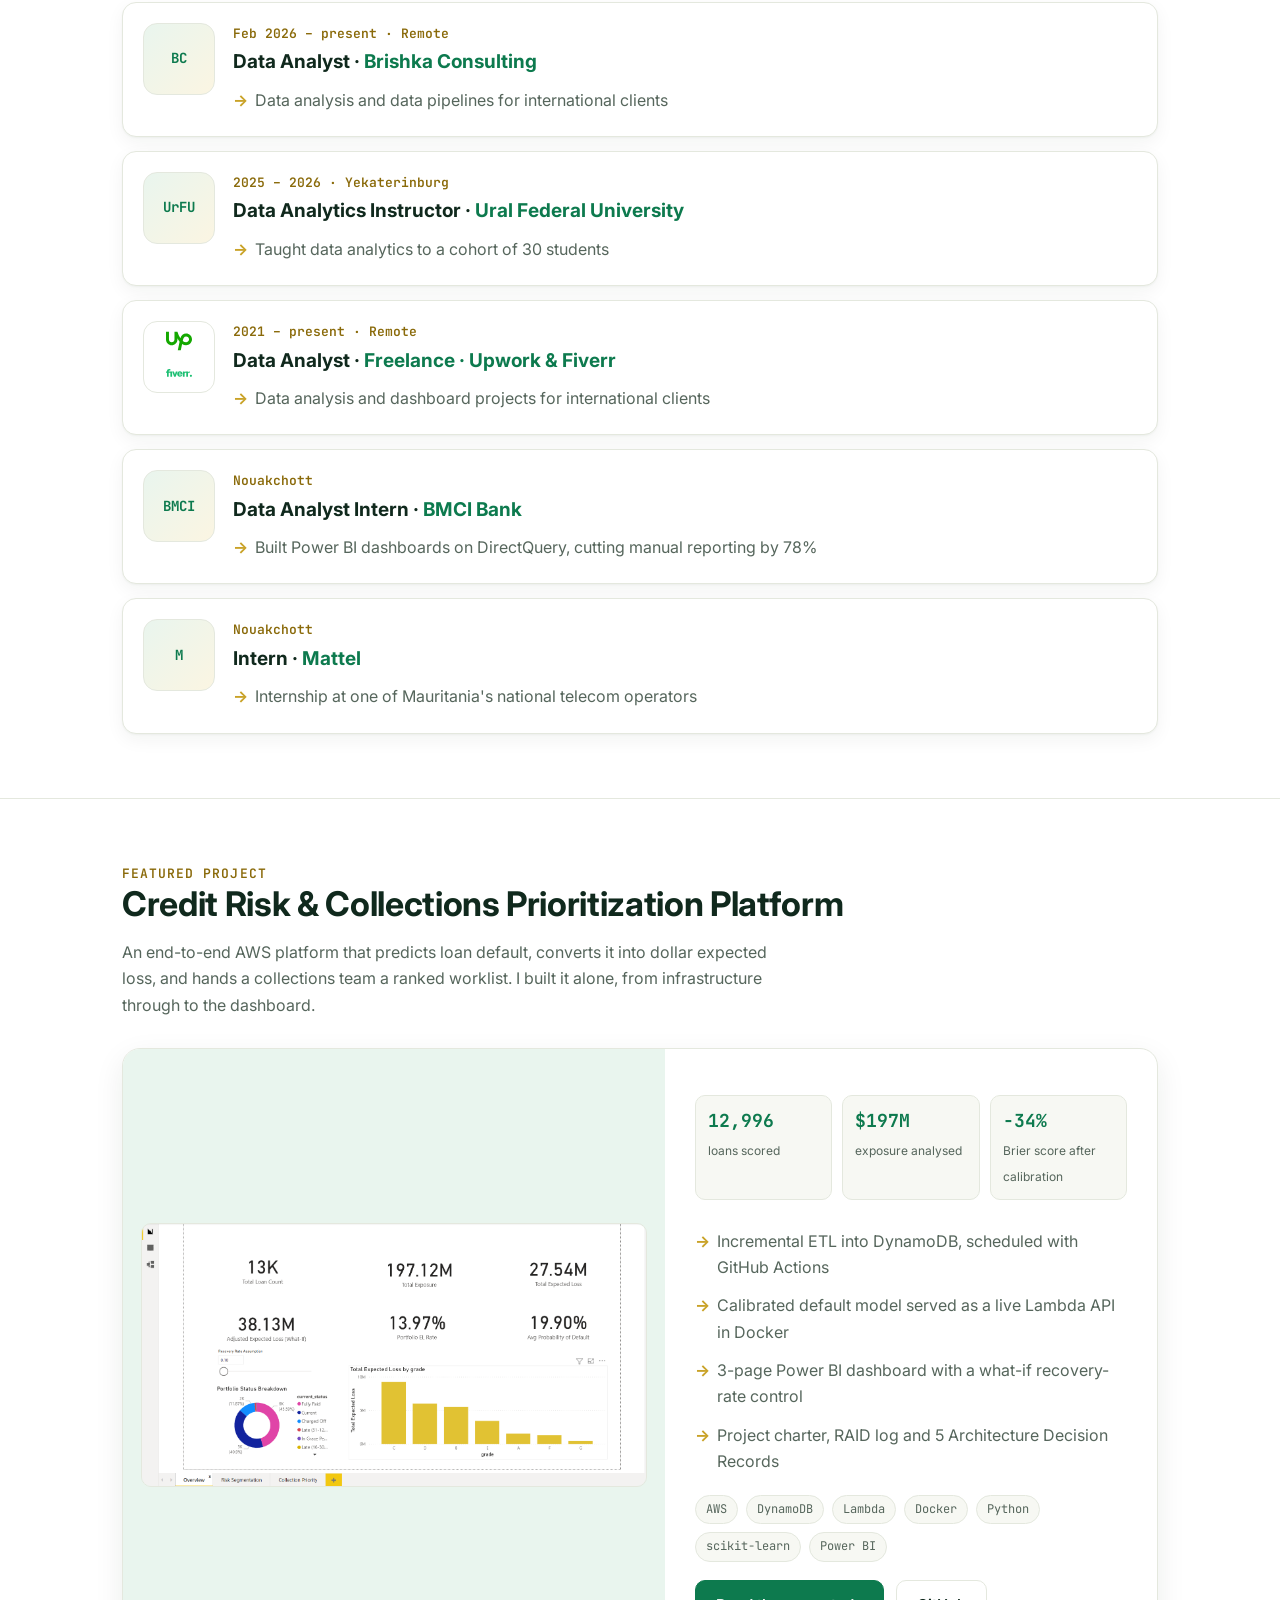
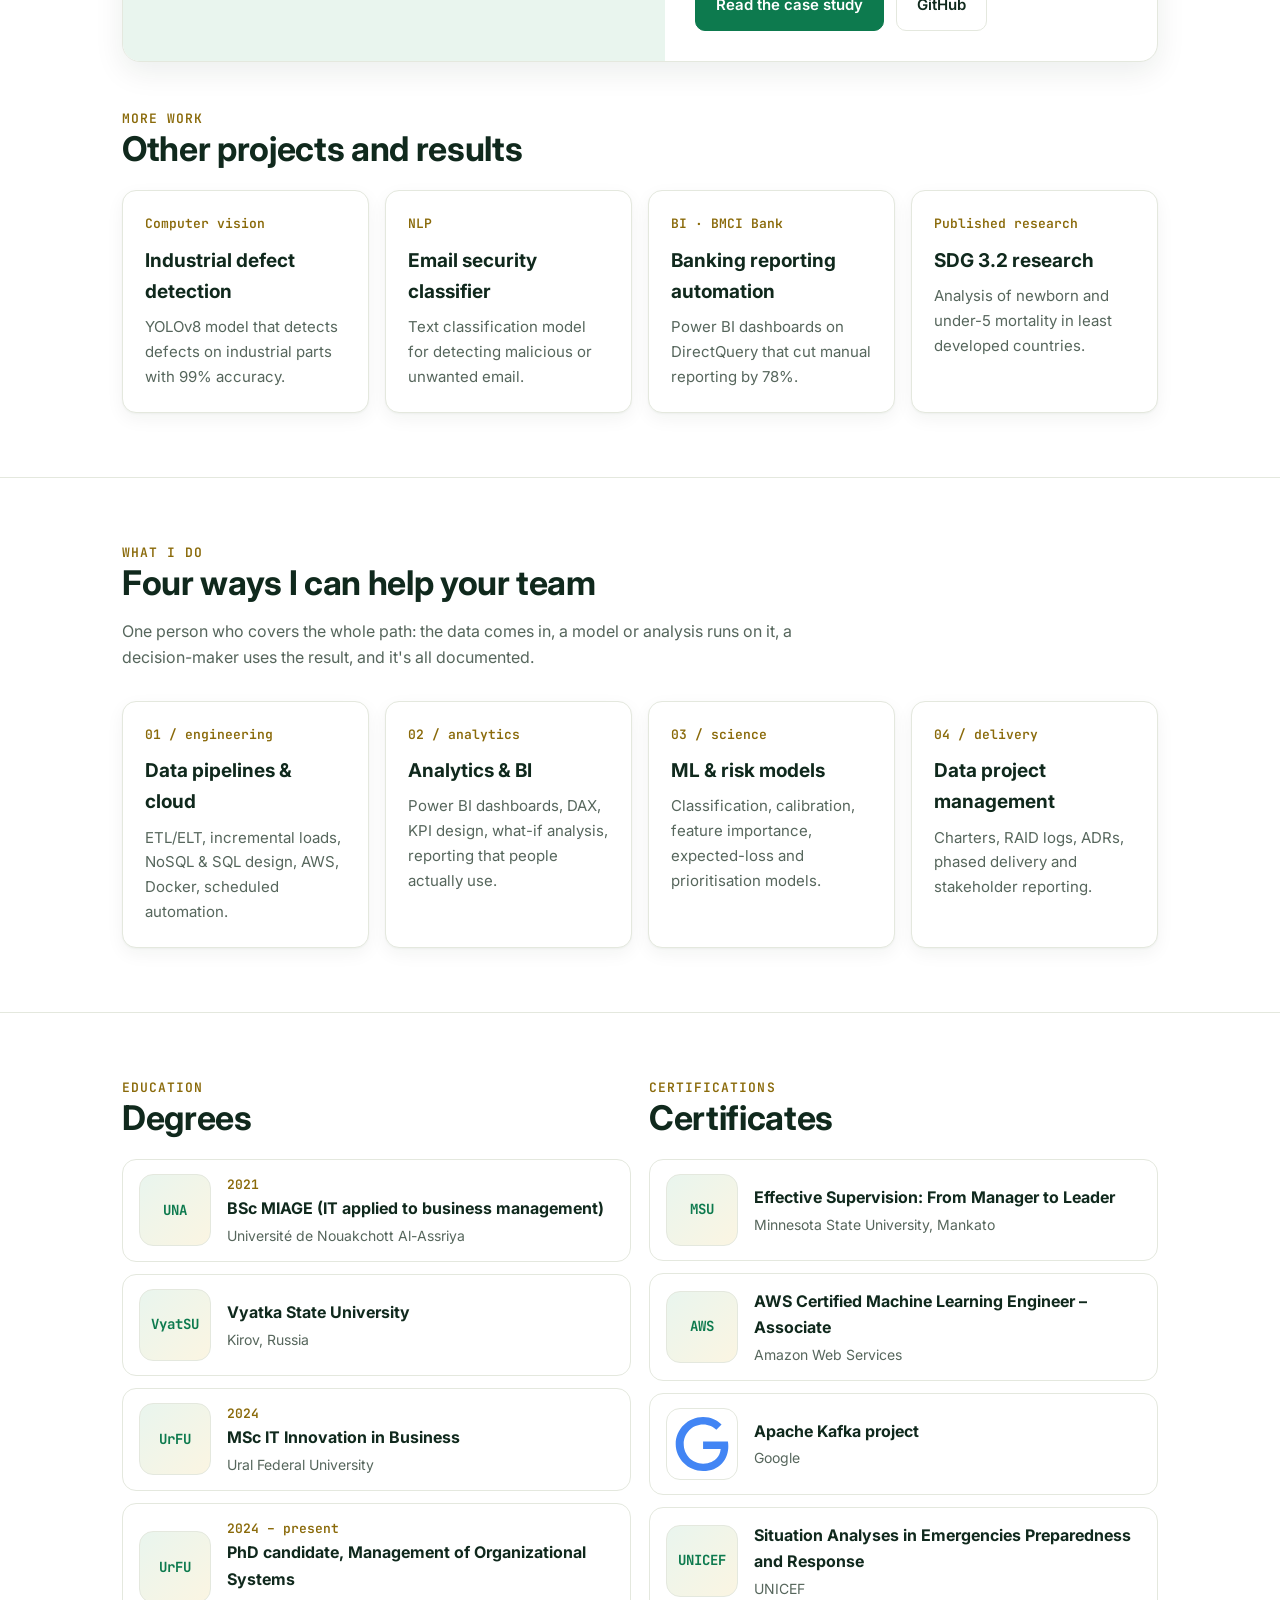
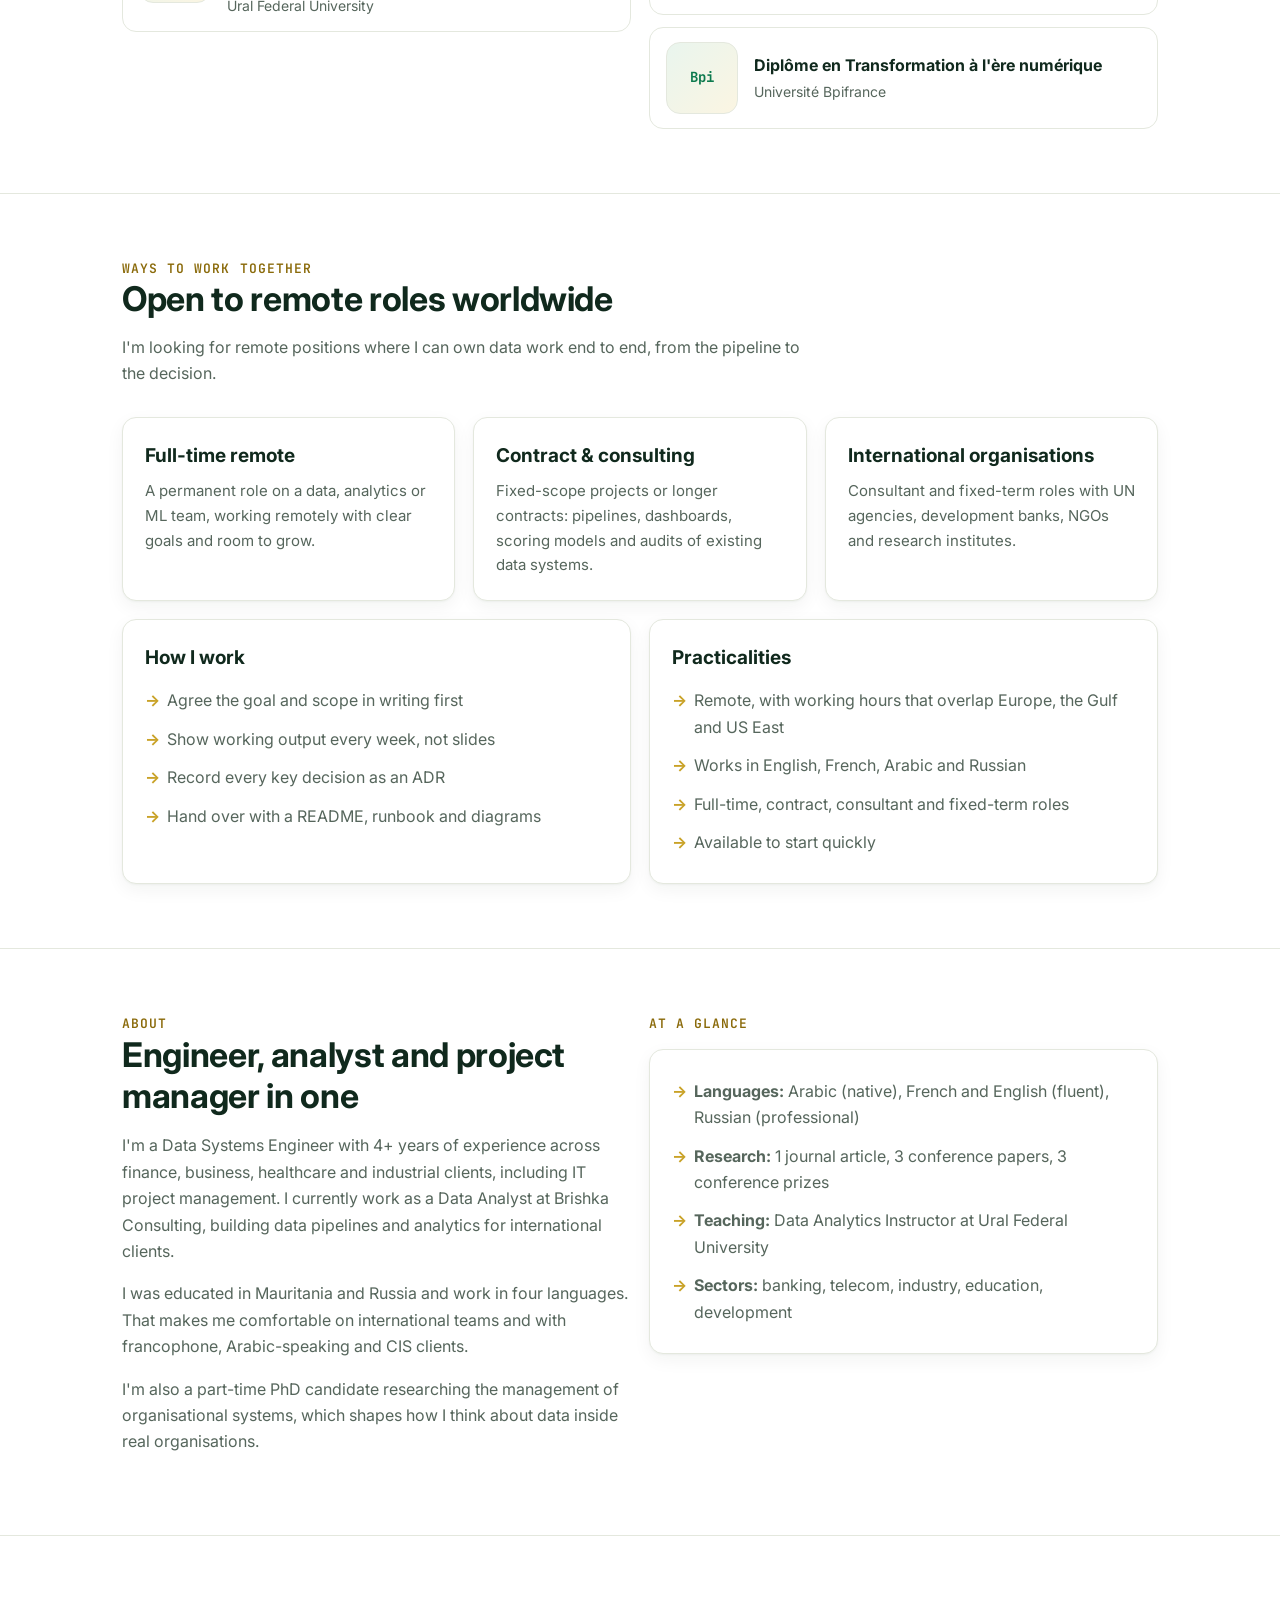
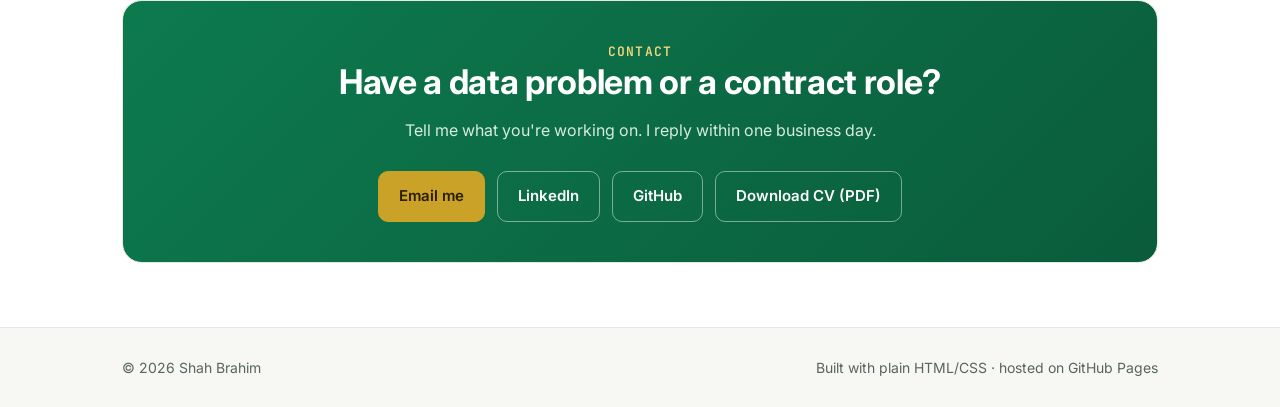
==== commit 0d013c75: "Add files via upload" ====
--- a/index.html
+++ b/index.html
@@ -21,6 +21,7 @@
   <a class="brand" href="#top">Shah Brahim<span>_</span></a>
   <nav><ul>
     <li><a href="#profiles">Profiles</a></li>
+    <li class="hide-sm"><a href="#experience">Experience</a></li>
     <li><a href="#work">Projects</a></li>
     <li class="hide-sm"><a href="#about">About</a></li>
     <li><a href="#contact">Contact</a></li>
@@ -44,10 +45,10 @@
   </div>
 
   <div class="stats">
-    <div class="stat"><b>4+ yrs</b><span>building data systems</span></div>
-    <div class="stat"><b>4</b><span>sectors: finance, business, healthcare, industrial</span></div>
-    <div class="stat"><b>4</b><span>languages: Arabic, French, English, Russian</span></div>
-    <div class="stat"><b>Live</b><span>ML scoring API in production on AWS</span></div>
+    <div class="stat"><b>4+ yrs</b><span>data work across finance, telecom, industry and education</span></div>
+    <div class="stat"><b>−78%</b><span>manual reporting cut with Power BI at BMCI Bank</span></div>
+    <div class="stat"><b>99%</b><span>defect-detection accuracy with YOLOv8 computer vision</span></div>
+    <div class="stat"><b>4</b><span>publications, 3 conference prizes, 30 students taught</span></div>
   </div>
 </div>
 
@@ -57,6 +58,14 @@
   <h2>Hiring for a specific role?</h2>
   <p class="sub">Each profile is tailored to the role: why I'm a fit, the evidence, the tools, and answers to the questions hiring managers usually ask.</p>
   <div class="profiles"><a class="card profile-card" href="data-analyst/"><span class="icon">01 / profile</span><h3>Data Analyst</h3><p>Dashboards, KPIs and analysis that lead to decisions.</p><span class="go">View profile →</span></a><a class="card profile-card" href="data-engineer/"><span class="icon">02 / profile</span><h3>Data Engineer</h3><p>Reliable, low-cost pipelines and cloud data platforms.</p><span class="go">View profile →</span></a><a class="card profile-card" href="data-scientist/"><span class="icon">03 / profile</span><h3>Data Scientist</h3><p>Calibrated models, deployed and translated into dollars.</p><span class="go">View profile →</span></a><a class="card profile-card" href="it-project-manager/"><span class="icon">04 / profile</span><h3>IT Project Manager</h3><p>Technical delivery: scope, risk and decisions on paper.</p><span class="go">View profile →</span></a><a class="card profile-card" href="researcher/"><span class="icon">05 / profile</span><h3>Researcher</h3><p>Research rigour, with the engineering to back it up.</p><span class="go">View profile →</span></a></div>
+</div></section>
+
+
+<section id="experience"><div class="wrap">
+  <div class="eyebrow">Experience</div>
+  <h2>Where I've done this work</h2>
+  <p class="sub">4+ years of data work across banking, telecom, industry, education and international clients.</p>
+  <div class="jobs"><div class="job"><div class="logo"><img src="assets/logos/brishka.png" alt="" onerror="this.parentNode.classList.add('nologo');this.remove()"><span class="mono">BC</span></div><div><div class="when">Feb 2026 – present · Remote</div><h3>Data Analyst · <span class="org">Brishka Consulting</span></h3><ul class="clean"><li>Data analysis and data pipelines for international clients</li></ul></div></div><div class="job"><div class="logo"><img src="assets/logos/urfu.png" alt="" onerror="this.parentNode.classList.add('nologo');this.remove()"><span class="mono">UrFU</span></div><div><div class="when">2025 – 2026 · Yekaterinburg</div><h3>Data Analytics Instructor · <span class="org">Ural Federal University</span></h3><ul class="clean"><li>Taught data analytics to a cohort of 30 students</li></ul></div></div><div class="job"><div class="logo duo"><img src="assets/logos/upwork.svg" alt="Upwork"><img src="assets/logos/fiverr.svg" alt="Fiverr"></div><div><div class="when">2021 – present · Remote</div><h3>Data Analyst · <span class="org">Freelance · Upwork &amp; Fiverr</span></h3><ul class="clean"><li>Data analysis and dashboard projects for international clients</li></ul></div></div><div class="job"><div class="logo"><img src="assets/logos/bmci.png" alt="" onerror="this.parentNode.classList.add('nologo');this.remove()"><span class="mono">BMCI</span></div><div><div class="when">Nouakchott</div><h3>Data Analyst Intern · <span class="org">BMCI Bank</span></h3><ul class="clean"><li>Built Power BI dashboards on DirectQuery, cutting manual reporting by 78%</li></ul></div></div><div class="job"><div class="logo"><img src="assets/logos/mattel.png" alt="" onerror="this.parentNode.classList.add('nologo');this.remove()"><span class="mono">M</span></div><div><div class="when">Nouakchott</div><h3>Intern · <span class="org">Mattel</span></h3><ul class="clean"><li>Internship at one of Mauritania's national telecom operators</li></ul></div></div></div>
 </div></section>
 
 <section id="work"><div class="wrap">
@@ -87,7 +96,11 @@
       </div>
     </div>
   </div>
-  <p class="sub" style="margin-top:22px">Two more projects are in progress and will be added here.</p>
+  
+  <div class="eyebrow" style="margin-top:46px">More work</div>
+  <h2>Other projects and results</h2>
+  <div class="grid4" style="margin-top:20px"><div class="card"><span class="icon">Computer vision</span><h3>Industrial defect detection</h3><p>YOLOv8 model that detects defects on industrial parts with 99% accuracy.</p></div><div class="card"><span class="icon">NLP</span><h3>Email security classifier</h3><p>Text classification model for detecting malicious or unwanted email.</p></div><div class="card"><span class="icon">BI · BMCI Bank</span><h3>Banking reporting automation</h3><p>Power BI dashboards on DirectQuery that cut manual reporting by 78%.</p></div><div class="card"><span class="icon">Published research</span><h3>SDG 3.2 research</h3><p>Analysis of newborn and under-5 mortality in least developed countries.</p></div></div>
+
 </div></section>
 
 <section id="skills"><div class="wrap">
@@ -99,6 +112,14 @@
     <div class="card"><span class="icon">02 / analytics</span><h3>Analytics &amp; BI</h3><p>Power BI dashboards, DAX, KPI design, what-if analysis, reporting that people actually use.</p></div>
     <div class="card"><span class="icon">03 / science</span><h3>ML &amp; risk models</h3><p>Classification, calibration, feature importance, expected-loss and prioritisation models.</p></div>
     <div class="card"><span class="icon">04 / delivery</span><h3>Data project management</h3><p>Charters, RAID logs, ADRs, phased delivery and stakeholder reporting.</p></div>
+  </div>
+</div></section>
+
+
+<section id="credentials"><div class="wrap">
+  <div class="grid2" style="align-items:start">
+    <div><div class="eyebrow">Education</div><h2>Degrees</h2><div class="creds"><div class="cred"><div class="logo"><img src="assets/logos/nouakchott.png" alt="" onerror="this.parentNode.classList.add('nologo');this.remove()"><span class="mono">UNA</span></div><div><div class="when">2021</div><h3>BSc MIAGE (IT applied to business management)</h3><p>Université de Nouakchott Al-Assriya</p></div></div><div class="cred"><div class="logo"><img src="assets/logos/vyatka.png" alt="" onerror="this.parentNode.classList.add('nologo');this.remove()"><span class="mono">VyatSU</span></div><div><div class="when"></div><h3>Vyatka State University</h3><p>Kirov, Russia</p></div></div><div class="cred"><div class="logo"><img src="assets/logos/urfu.png" alt="" onerror="this.parentNode.classList.add('nologo');this.remove()"><span class="mono">UrFU</span></div><div><div class="when">2024</div><h3>MSc IT Innovation in Business</h3><p>Ural Federal University</p></div></div><div class="cred"><div class="logo"><img src="assets/logos/urfu.png" alt="" onerror="this.parentNode.classList.add('nologo');this.remove()"><span class="mono">UrFU</span></div><div><div class="when">2024 – present</div><h3>PhD candidate, Management of Organizational Systems</h3><p>Ural Federal University</p></div></div></div></div>
+    <div><div class="eyebrow">Certifications</div><h2>Certificates</h2><div class="creds"><div class="cred"><div class="logo"><img src="assets/logos/mankato.png" alt="" onerror="this.parentNode.classList.add('nologo');this.remove()"><span class="mono">MSU</span></div><div><h3>Effective Supervision: From Manager to Leader</h3><p>Minnesota State University, Mankato</p></div></div><div class="cred"><div class="logo"><img src="assets/logos/aws.png" alt="" onerror="this.parentNode.classList.add('nologo');this.remove()"><span class="mono">AWS</span></div><div><h3>AWS Certified Machine Learning Engineer – Associate</h3><p>Amazon Web Services</p></div></div><div class="cred"><div class="logo"><img src="assets/logos/google.svg" alt="" onerror="this.parentNode.classList.add('nologo');this.remove()"><span class="mono">G</span></div><div><h3>Apache Kafka project</h3><p>Google</p></div></div><div class="cred"><div class="logo"><img src="assets/logos/unicef.png" alt="" onerror="this.parentNode.classList.add('nologo');this.remove()"><span class="mono">UNICEF</span></div><div><h3>Situation Analyses in Emergencies Preparedness and Response</h3><p>UNICEF</p></div></div><div class="cred"><div class="logo"><img src="assets/logos/bpifrance.png" alt="" onerror="this.parentNode.classList.add('nologo');this.remove()"><span class="mono">Bpi</span></div><div><h3>Diplôme en Transformation à l'ère numérique</h3><p>Université Bpifrance</p></div></div></div></div>
   </div>
 </div></section>
 
@@ -134,18 +155,18 @@
     <div>
       <div class="eyebrow">About</div>
       <h2>Engineer, analyst and project manager in one</h2>
-      <p style="color:var(--muted)">I'm a Data Systems Engineer with 4+ years of experience across finance, business, healthcare and industrial clients, including IT project management. I currently build data pipelines and analytics for international clients as an independent data engineer.</p>
+      <p style="color:var(--muted)">I'm a Data Systems Engineer with 4+ years of experience across finance, business, healthcare and industrial clients, including IT project management. I currently work as a Data Analyst at Brishka Consulting, building data pipelines and analytics for international clients.</p>
       <p style="color:var(--muted)">I was educated in Mauritania and Russia and work in four languages. That makes me comfortable on international teams and with francophone, Arabic-speaking and CIS clients.</p>
       <p style="color:var(--muted)">I'm also a part-time PhD candidate researching the management of organisational systems, which shapes how I think about data inside real organisations.</p>
     </div>
     <div>
-      <div class="eyebrow">Path</div>
-      <div class="timeline" style="margin-top:14px">
-        <div class="item"><div class="when">2024 → now</div><h3>PhD candidate, Management of Organizational Systems</h3><p>Graduate School of Economics &amp; Management, Ural Federal University (part-time)</p></div>
-        <div class="item"><div class="when">now</div><h3>Data Systems Engineer, independent</h3><p>Data pipelines and analytics for international clients</p></div>
-        <div class="item"><div class="when">2024</div><h3>MSc IT Innovation in Business</h3><p>Ural Federal University</p></div>
-        <div class="item"><div class="when">2021</div><h3>BSc MIAGE (IT applied to business management)</h3><p>University of Nouakchott Al-Assriya</p></div>
-      </div>
+      <div class="eyebrow">At a glance</div>
+      <div class="card" style="margin-top:14px"><ul class="clean">
+        <li><b>Languages:</b> Arabic (native), French and English (fluent), Russian (professional)</li>
+        <li><b>Research:</b> 1 journal article, 3 conference papers, 3 conference prizes</li>
+        <li><b>Teaching:</b> Data Analytics Instructor at Ural Federal University</li>
+        <li><b>Sectors:</b> banking, telecom, industry, education, development</li>
+      </ul></div>
     </div>
   </div>
 </div></section>
--- a/assets/style.css
+++ b/assets/style.css
@@ -153,3 +153,24 @@
 details[open]{border-color:var(--accent2)}
 @media (max-width:1000px){.profiles{grid-template-columns:repeat(2,1fr)}}
 @media (max-width:560px){.profiles{grid-template-columns:1fr}.stats{grid-template-columns:1fr!important}}
+
+/* experience & credentials */
+.jobs{display:grid;gap:14px}
+.job{display:grid;grid-template-columns:72px 1fr;gap:18px;align-items:start;background:#fff;border:1px solid var(--line);border-radius:var(--radius);padding:20px;box-shadow:0 1px 2px rgba(16,41,29,.04),0 6px 18px rgba(16,41,29,.05)}
+.job h3{margin:2px 0 6px}
+.job .org{color:var(--accent)}
+.job .when,.cred .when{font-family:var(--mono);font-size:13px;color:var(--gold-ink);font-weight:600}
+.job ul.clean li{padding:3px 0 3px 22px}
+.logo{width:72px;height:72px;border-radius:14px;border:1px solid var(--line);background:#fff;display:flex;align-items:center;justify-content:center;overflow:hidden;padding:8px}
+.logo img{max-width:100%;max-height:100%;object-fit:contain}
+.logo .mono{display:none;font-family:var(--mono);font-weight:700;color:var(--accent);font-size:14px;text-align:center}
+.logo.nologo{background:linear-gradient(135deg,var(--green-soft),var(--gold-soft))}
+.logo.nologo .mono{display:block}
+.creds{display:grid;gap:12px;margin-top:20px}
+.cred{display:grid;grid-template-columns:72px 1fr;gap:16px;align-items:center;background:#fff;border:1px solid var(--line);border-radius:var(--radius);padding:14px 16px}
+.cred h3{font-size:16px;margin:0 0 2px}
+.cred p{margin:0;color:var(--muted);font-size:14px}
+@media (max-width:860px){.job,.cred{grid-template-columns:56px 1fr}.logo{width:56px;height:56px}}
+
+.logo.duo{flex-direction:column;gap:6px;padding:10px}
+.logo.duo img{max-height:26px}
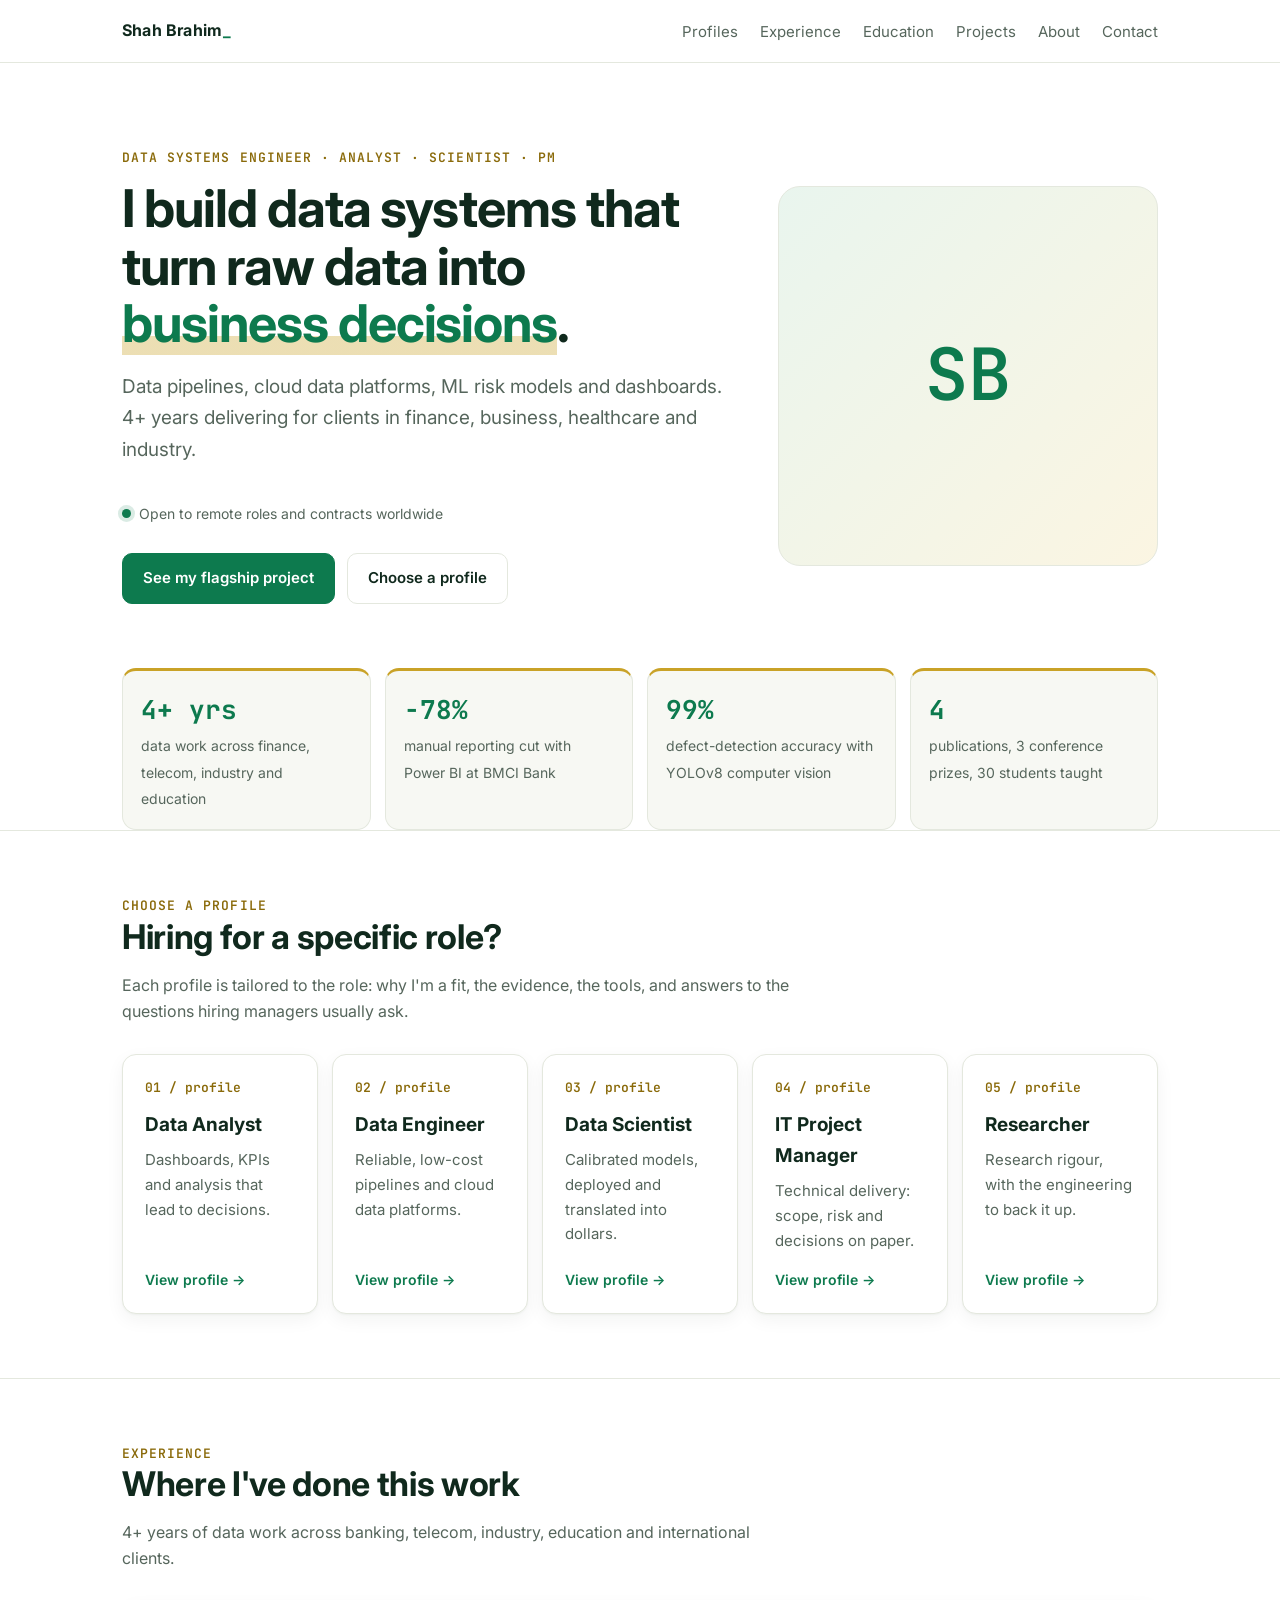
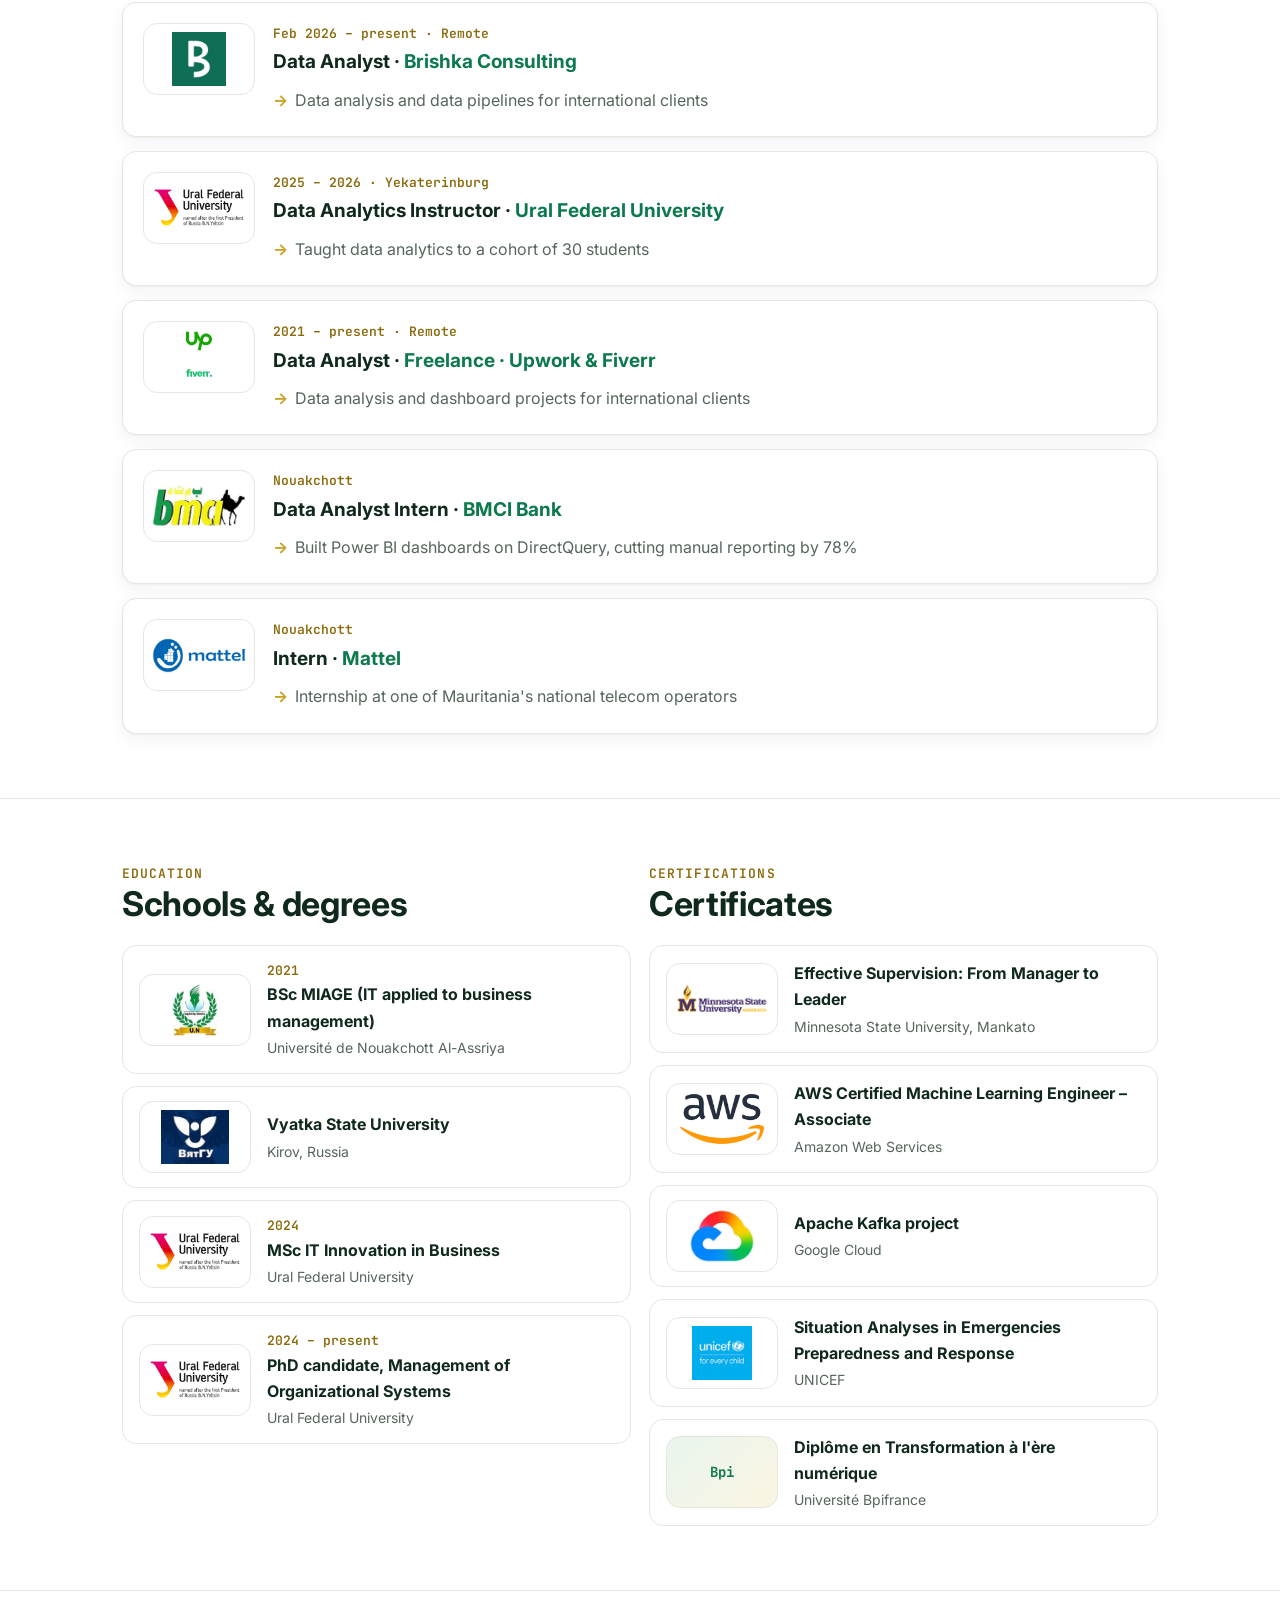
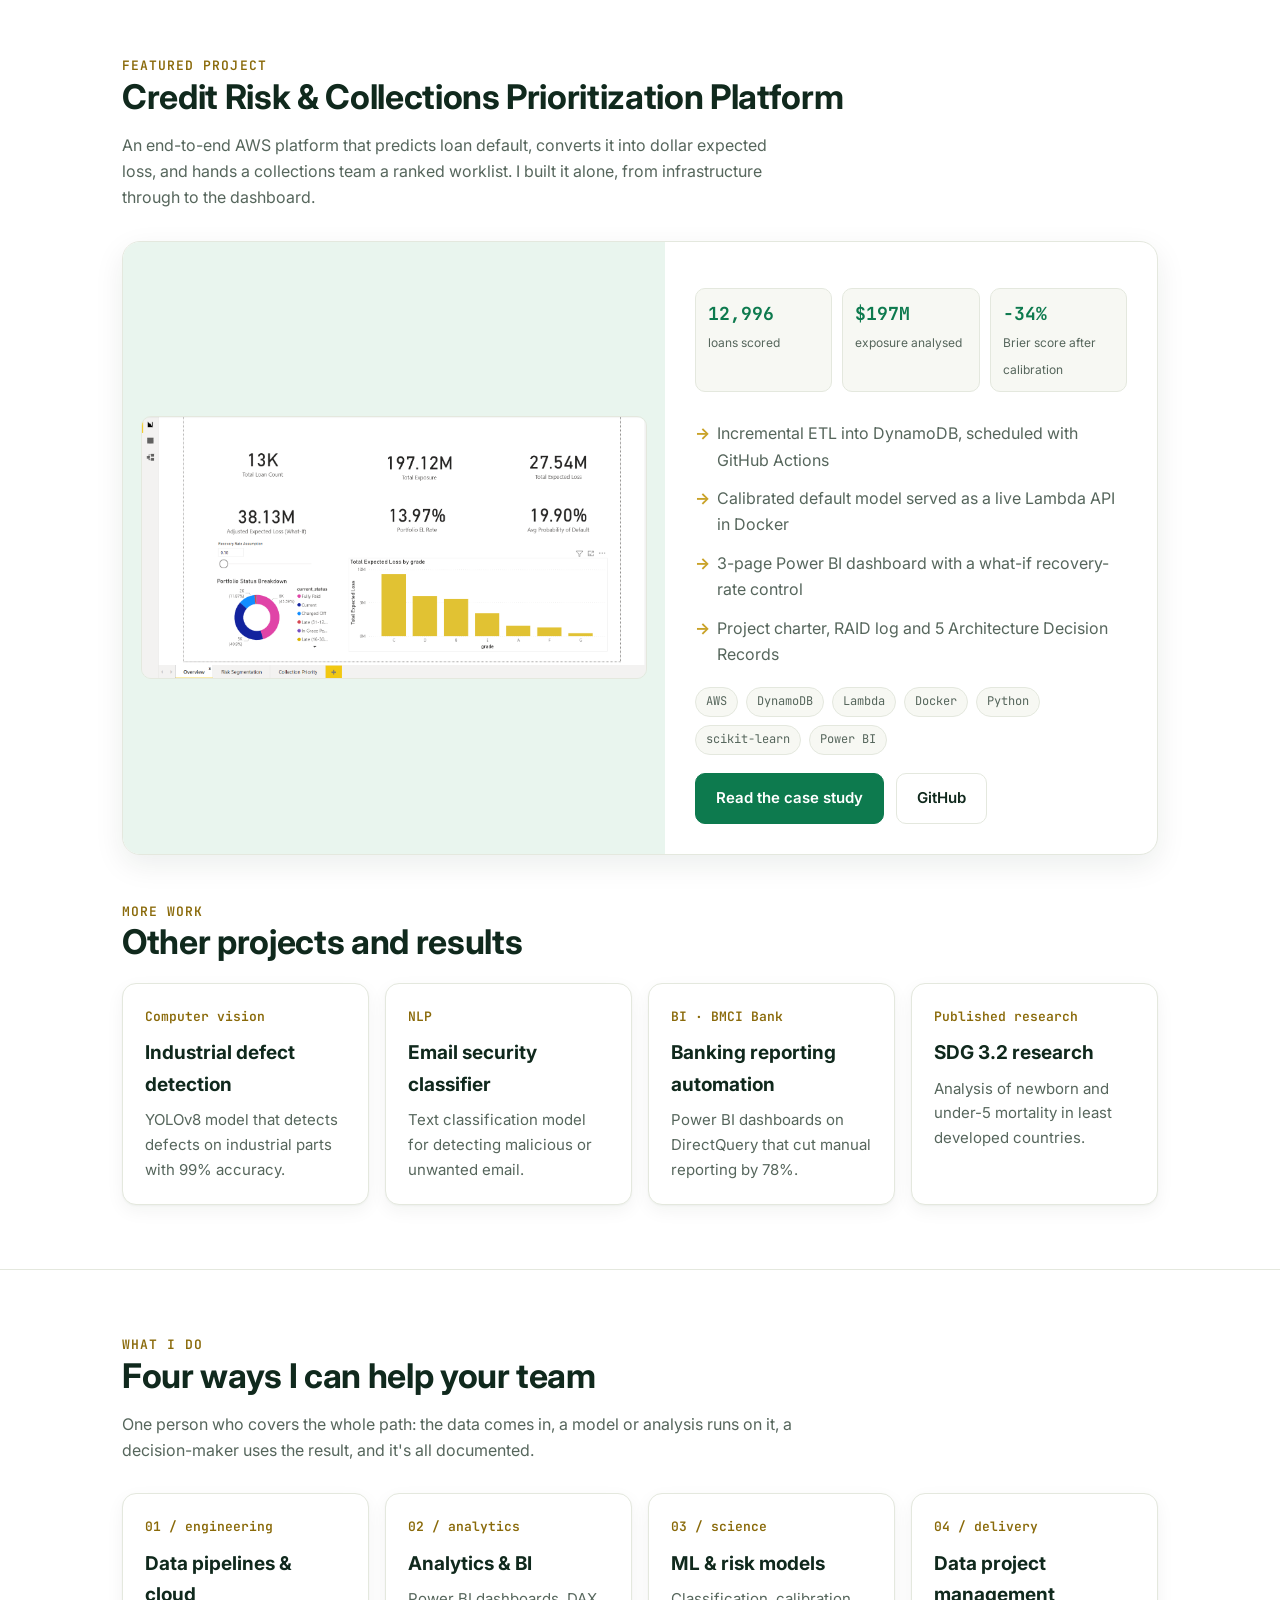
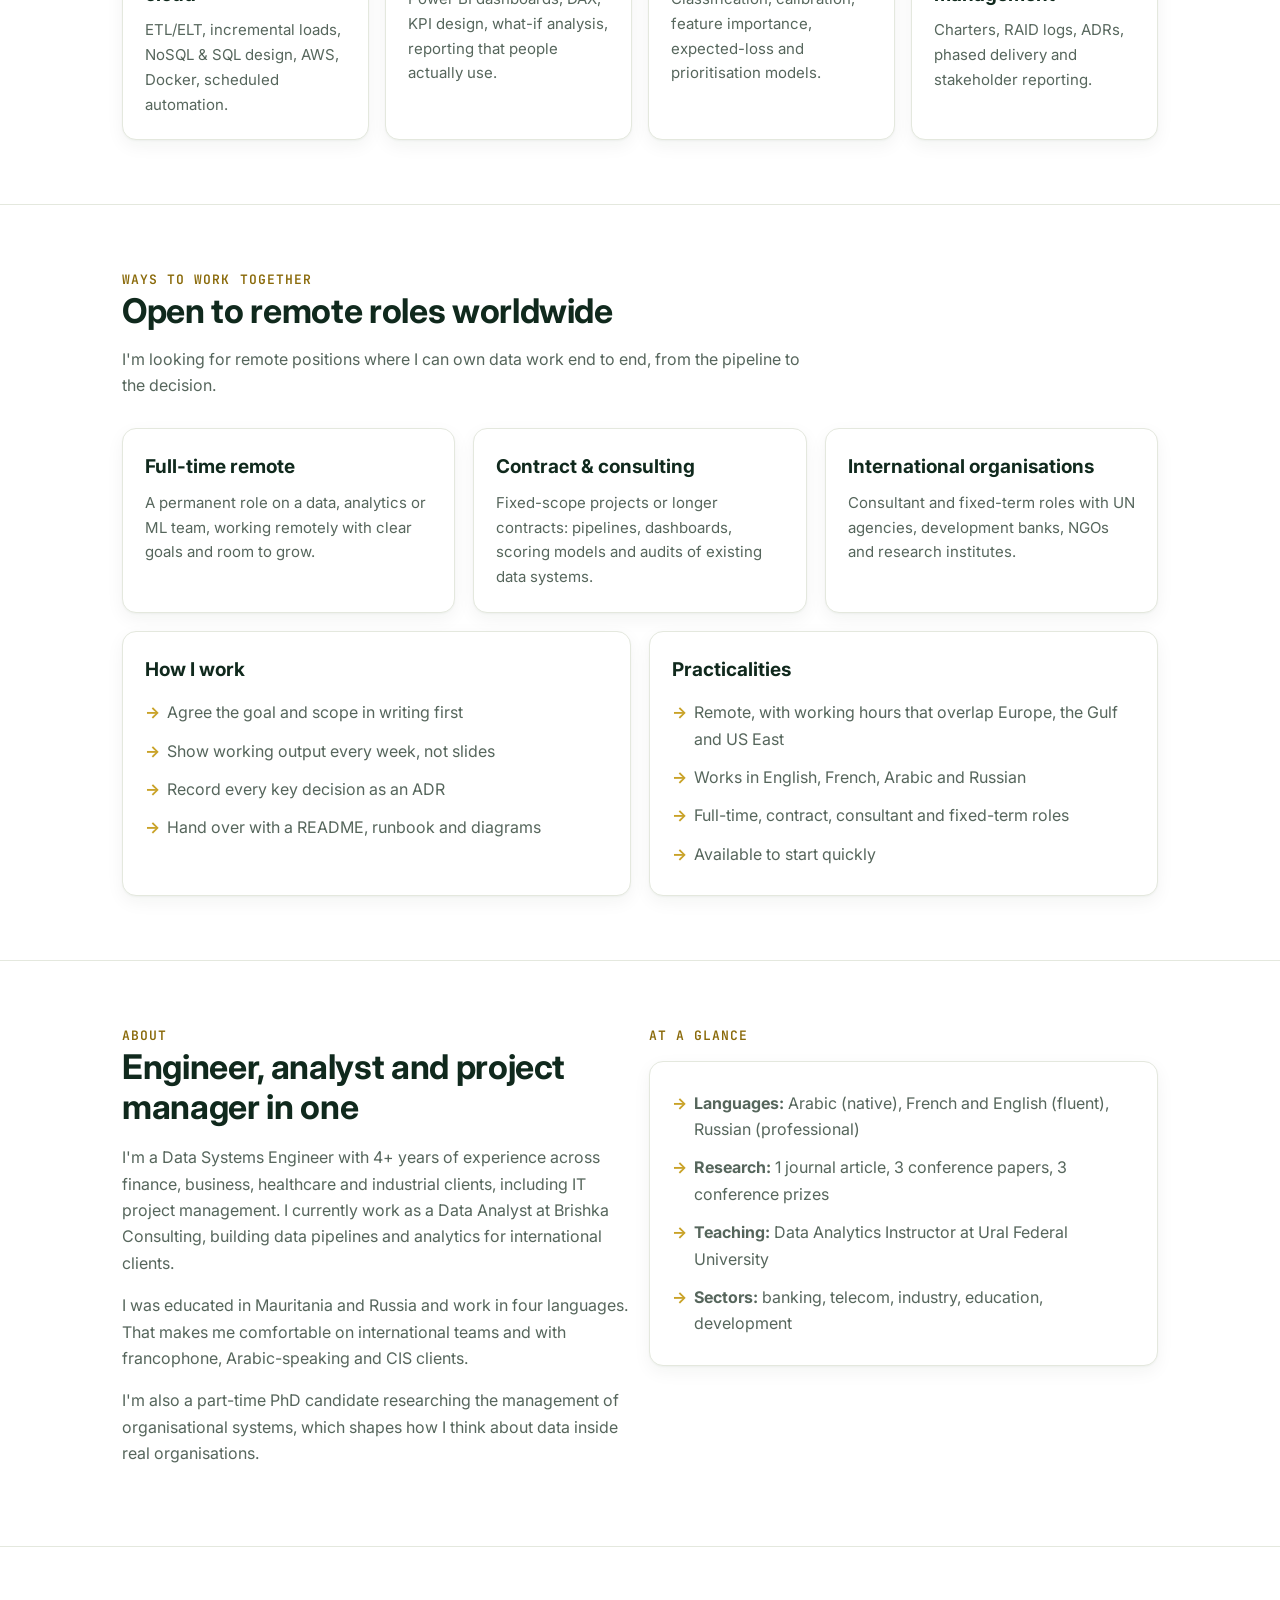
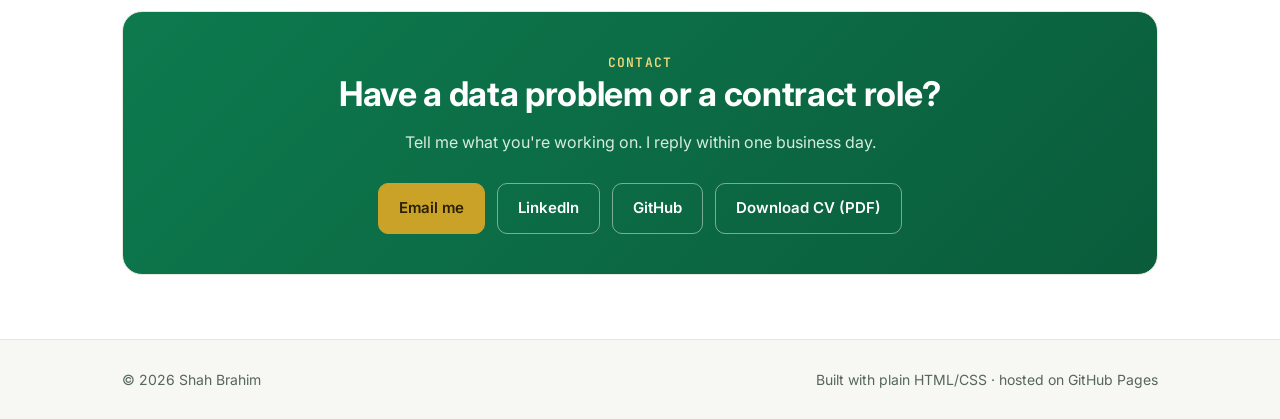
==== commit f90b202d: "Add files via upload" ====
--- a/index.html
+++ b/index.html
@@ -22,6 +22,7 @@
   <nav><ul>
     <li><a href="#profiles">Profiles</a></li>
     <li class="hide-sm"><a href="#experience">Experience</a></li>
+    <li class="hide-sm"><a href="#credentials">Education</a></li>
     <li><a href="#work">Projects</a></li>
     <li class="hide-sm"><a href="#about">About</a></li>
     <li><a href="#contact">Contact</a></li>
@@ -66,6 +67,13 @@
   <h2>Where I've done this work</h2>
   <p class="sub">4+ years of data work across banking, telecom, industry, education and international clients.</p>
   <div class="jobs"><div class="job"><div class="logo"><img src="assets/logos/brishka.png" alt="" onerror="this.parentNode.classList.add('nologo');this.remove()"><span class="mono">BC</span></div><div><div class="when">Feb 2026 – present · Remote</div><h3>Data Analyst · <span class="org">Brishka Consulting</span></h3><ul class="clean"><li>Data analysis and data pipelines for international clients</li></ul></div></div><div class="job"><div class="logo"><img src="assets/logos/urfu.png" alt="" onerror="this.parentNode.classList.add('nologo');this.remove()"><span class="mono">UrFU</span></div><div><div class="when">2025 – 2026 · Yekaterinburg</div><h3>Data Analytics Instructor · <span class="org">Ural Federal University</span></h3><ul class="clean"><li>Taught data analytics to a cohort of 30 students</li></ul></div></div><div class="job"><div class="logo duo"><img src="assets/logos/upwork.svg" alt="Upwork"><img src="assets/logos/fiverr.svg" alt="Fiverr"></div><div><div class="when">2021 – present · Remote</div><h3>Data Analyst · <span class="org">Freelance · Upwork &amp; Fiverr</span></h3><ul class="clean"><li>Data analysis and dashboard projects for international clients</li></ul></div></div><div class="job"><div class="logo"><img src="assets/logos/bmci.png" alt="" onerror="this.parentNode.classList.add('nologo');this.remove()"><span class="mono">BMCI</span></div><div><div class="when">Nouakchott</div><h3>Data Analyst Intern · <span class="org">BMCI Bank</span></h3><ul class="clean"><li>Built Power BI dashboards on DirectQuery, cutting manual reporting by 78%</li></ul></div></div><div class="job"><div class="logo"><img src="assets/logos/mattel.png" alt="" onerror="this.parentNode.classList.add('nologo');this.remove()"><span class="mono">M</span></div><div><div class="when">Nouakchott</div><h3>Intern · <span class="org">Mattel</span></h3><ul class="clean"><li>Internship at one of Mauritania's national telecom operators</li></ul></div></div></div>
+</div></section>
+
+<section id="credentials"><div class="wrap">
+  <div class="grid2" style="align-items:start">
+    <div><div class="eyebrow">Education</div><h2>Schools &amp; degrees</h2><div class="creds"><div class="cred"><div class="logo"><img src="assets/logos/nouakchott.png" alt="" onerror="this.parentNode.classList.add('nologo');this.remove()"><span class="mono">UNA</span></div><div><div class="when">2021</div><h3>BSc MIAGE (IT applied to business management)</h3><p>Université de Nouakchott Al-Assriya</p></div></div><div class="cred"><div class="logo"><img src="assets/logos/vyatka.png" alt="" onerror="this.parentNode.classList.add('nologo');this.remove()"><span class="mono">VyatSU</span></div><div><div class="when"></div><h3>Vyatka State University</h3><p>Kirov, Russia</p></div></div><div class="cred"><div class="logo"><img src="assets/logos/urfu.png" alt="" onerror="this.parentNode.classList.add('nologo');this.remove()"><span class="mono">UrFU</span></div><div><div class="when">2024</div><h3>MSc IT Innovation in Business</h3><p>Ural Federal University</p></div></div><div class="cred"><div class="logo"><img src="assets/logos/urfu.png" alt="" onerror="this.parentNode.classList.add('nologo');this.remove()"><span class="mono">UrFU</span></div><div><div class="when">2024 – present</div><h3>PhD candidate, Management of Organizational Systems</h3><p>Ural Federal University</p></div></div></div></div>
+    <div><div class="eyebrow">Certifications</div><h2>Certificates</h2><div class="creds"><div class="cred"><div class="logo"><img src="assets/logos/mankato.png" alt="" onerror="this.parentNode.classList.add('nologo');this.remove()"><span class="mono">MSU</span></div><div><h3>Effective Supervision: From Manager to Leader</h3><p>Minnesota State University, Mankato</p></div></div><div class="cred"><div class="logo"><img src="assets/logos/aws.png" alt="" onerror="this.parentNode.classList.add('nologo');this.remove()"><span class="mono">AWS</span></div><div><h3>AWS Certified Machine Learning Engineer – Associate</h3><p>Amazon Web Services</p></div></div><div class="cred"><div class="logo"><img src="assets/logos/googlecloud.png" alt="" onerror="this.parentNode.classList.add('nologo');this.remove()"><span class="mono">G</span></div><div><h3>Apache Kafka project</h3><p>Google Cloud</p></div></div><div class="cred"><div class="logo"><img src="assets/logos/unicef.png" alt="" onerror="this.parentNode.classList.add('nologo');this.remove()"><span class="mono">UNICEF</span></div><div><h3>Situation Analyses in Emergencies Preparedness and Response</h3><p>UNICEF</p></div></div><div class="cred"><div class="logo"><img src="assets/logos/bpifrance.png" alt="" onerror="this.parentNode.classList.add('nologo');this.remove()"><span class="mono">Bpi</span></div><div><h3>Diplôme en Transformation à l'ère numérique</h3><p>Université Bpifrance</p></div></div></div></div>
+  </div>
 </div></section>
 
 <section id="work"><div class="wrap">
@@ -116,12 +124,6 @@
 </div></section>
 
 
-<section id="credentials"><div class="wrap">
-  <div class="grid2" style="align-items:start">
-    <div><div class="eyebrow">Education</div><h2>Degrees</h2><div class="creds"><div class="cred"><div class="logo"><img src="assets/logos/nouakchott.png" alt="" onerror="this.parentNode.classList.add('nologo');this.remove()"><span class="mono">UNA</span></div><div><div class="when">2021</div><h3>BSc MIAGE (IT applied to business management)</h3><p>Université de Nouakchott Al-Assriya</p></div></div><div class="cred"><div class="logo"><img src="assets/logos/vyatka.png" alt="" onerror="this.parentNode.classList.add('nologo');this.remove()"><span class="mono">VyatSU</span></div><div><div class="when"></div><h3>Vyatka State University</h3><p>Kirov, Russia</p></div></div><div class="cred"><div class="logo"><img src="assets/logos/urfu.png" alt="" onerror="this.parentNode.classList.add('nologo');this.remove()"><span class="mono">UrFU</span></div><div><div class="when">2024</div><h3>MSc IT Innovation in Business</h3><p>Ural Federal University</p></div></div><div class="cred"><div class="logo"><img src="assets/logos/urfu.png" alt="" onerror="this.parentNode.classList.add('nologo');this.remove()"><span class="mono">UrFU</span></div><div><div class="when">2024 – present</div><h3>PhD candidate, Management of Organizational Systems</h3><p>Ural Federal University</p></div></div></div></div>
-    <div><div class="eyebrow">Certifications</div><h2>Certificates</h2><div class="creds"><div class="cred"><div class="logo"><img src="assets/logos/mankato.png" alt="" onerror="this.parentNode.classList.add('nologo');this.remove()"><span class="mono">MSU</span></div><div><h3>Effective Supervision: From Manager to Leader</h3><p>Minnesota State University, Mankato</p></div></div><div class="cred"><div class="logo"><img src="assets/logos/aws.png" alt="" onerror="this.parentNode.classList.add('nologo');this.remove()"><span class="mono">AWS</span></div><div><h3>AWS Certified Machine Learning Engineer – Associate</h3><p>Amazon Web Services</p></div></div><div class="cred"><div class="logo"><img src="assets/logos/google.svg" alt="" onerror="this.parentNode.classList.add('nologo');this.remove()"><span class="mono">G</span></div><div><h3>Apache Kafka project</h3><p>Google</p></div></div><div class="cred"><div class="logo"><img src="assets/logos/unicef.png" alt="" onerror="this.parentNode.classList.add('nologo');this.remove()"><span class="mono">UNICEF</span></div><div><h3>Situation Analyses in Emergencies Preparedness and Response</h3><p>UNICEF</p></div></div><div class="cred"><div class="logo"><img src="assets/logos/bpifrance.png" alt="" onerror="this.parentNode.classList.add('nologo');this.remove()"><span class="mono">Bpi</span></div><div><h3>Diplôme en Transformation à l'ère numérique</h3><p>Université Bpifrance</p></div></div></div></div>
-  </div>
-</div></section>
 
 <section id="services"><div class="wrap">
   <div class="eyebrow">Ways to work together</div>
--- a/assets/style.css
+++ b/assets/style.css
@@ -174,3 +174,8 @@
 
 .logo.duo{flex-direction:column;gap:6px;padding:10px}
 .logo.duo img{max-height:26px}
+
+/* wider logo tiles for wordmark logos */
+.job,.cred{grid-template-columns:112px 1fr}
+.logo{width:112px;height:72px}
+@media (max-width:860px){.job,.cred{grid-template-columns:84px 1fr}.logo{width:84px;height:56px}}
